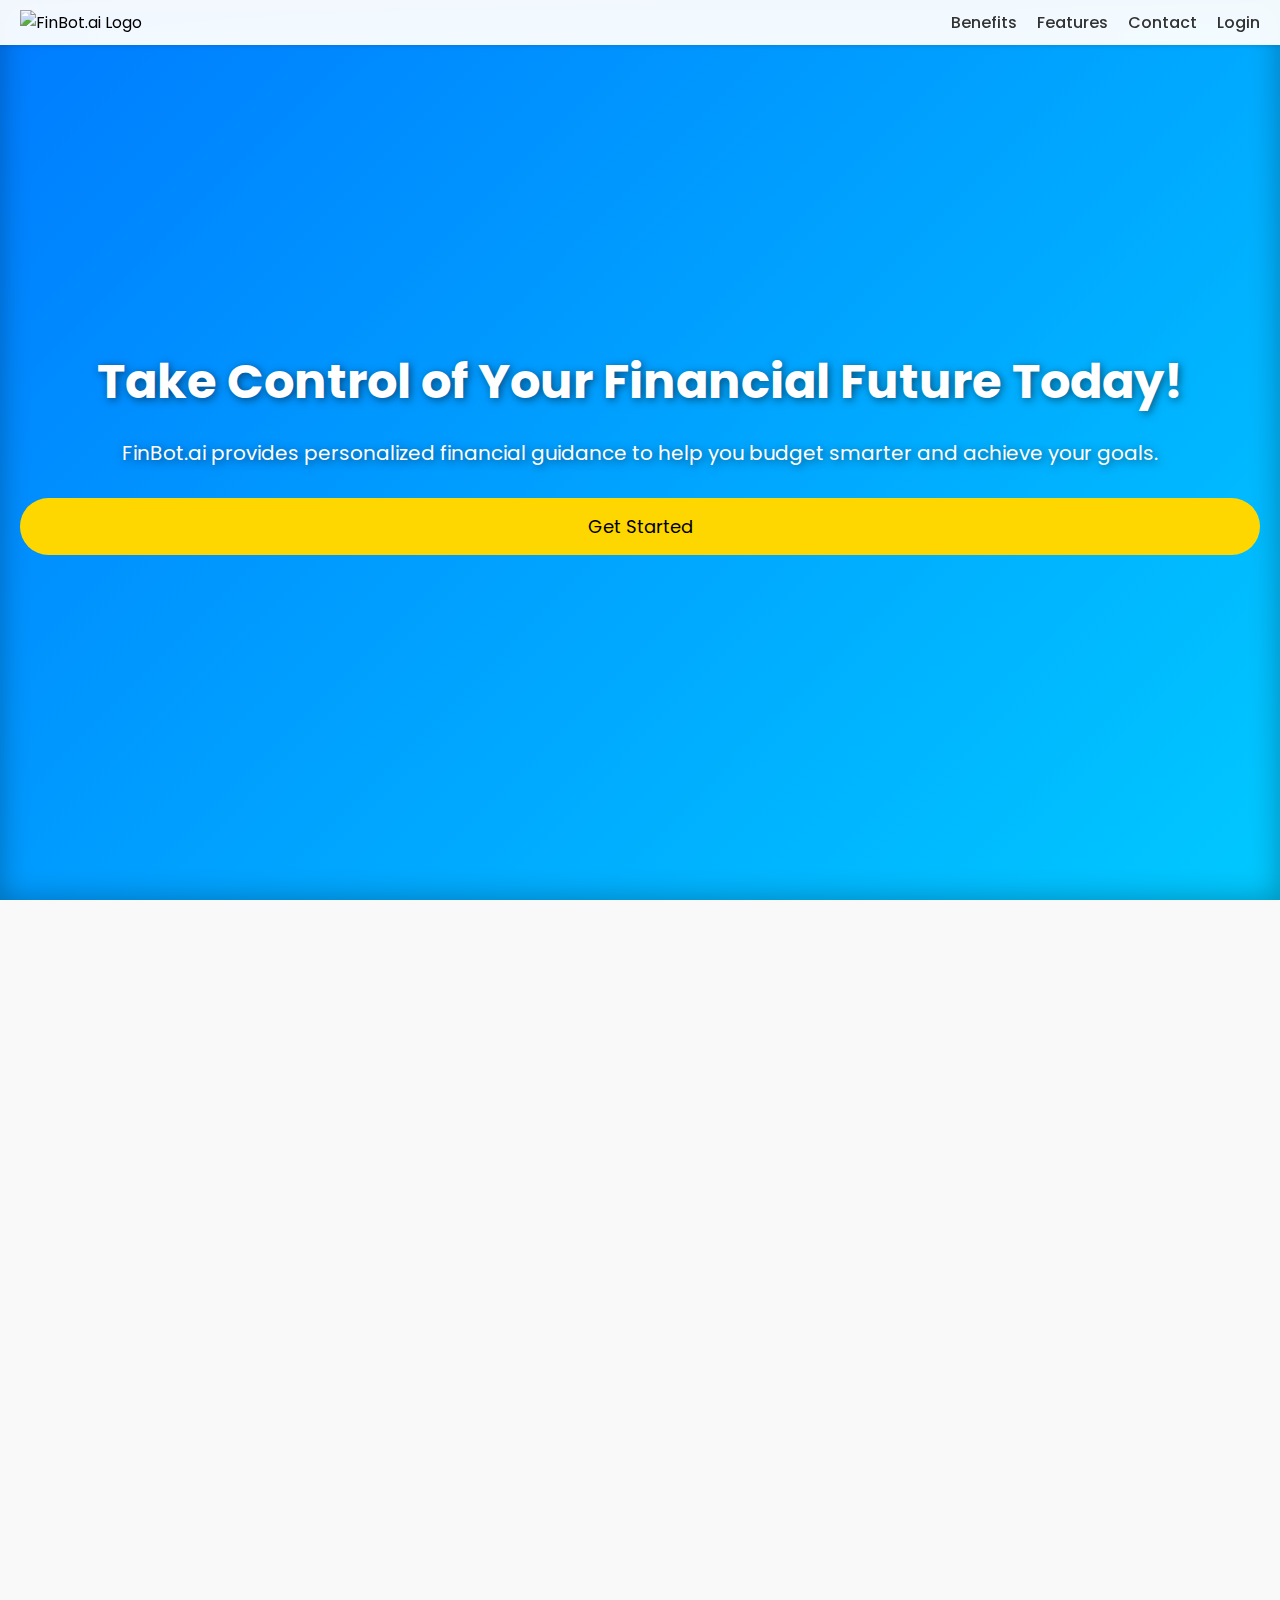
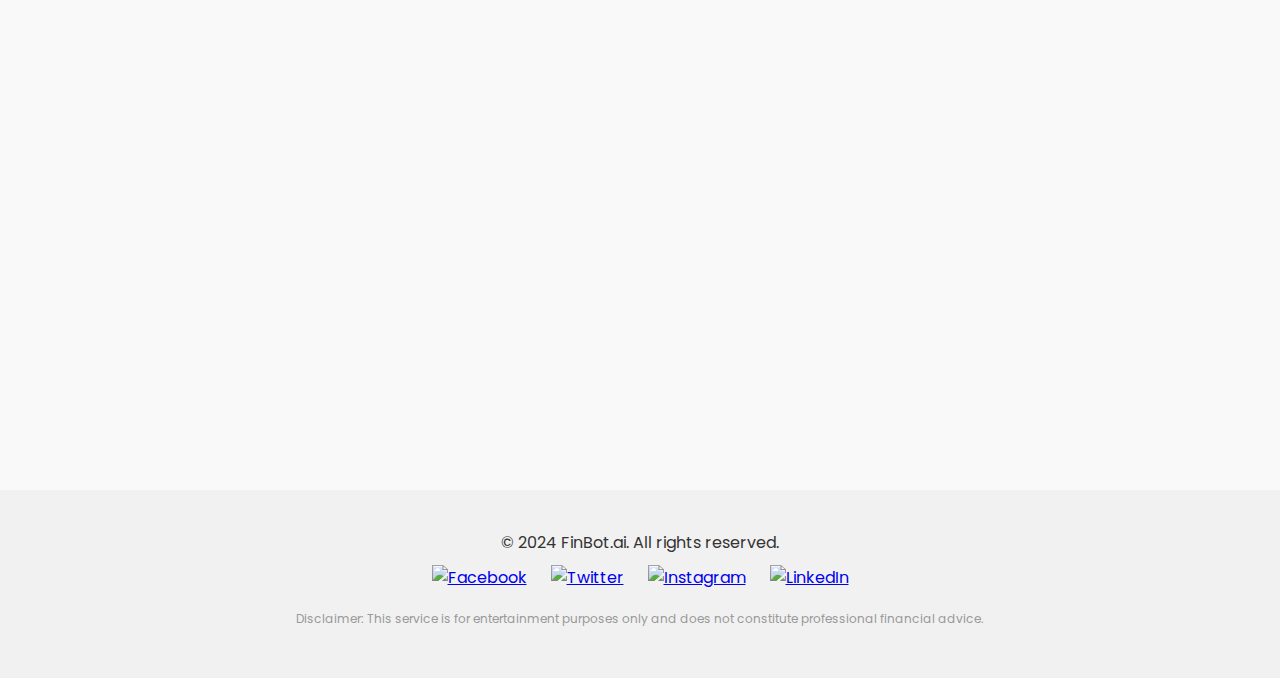
==== index.html @ be47a1e9 "Add files via upload" ====
<!DOCTYPE html>
<html lang="en">
<head>
  <meta charset="UTF-8">
  <title>FinBot.ai - Your AI Financial Advisor</title>
  <!-- Link to the CSS stylesheet -->
  <link rel="stylesheet" href="styles.css">
  <!-- Google Fonts -->
  <link href="https://fonts.googleapis.com/css?family=Poppins:400,600&display=swap" rel="stylesheet">
</head>
<body>
  <!-- Navigation Bar -->
  <nav>
    <div class="logo">
      <img src="images/finbot-logo.png" alt="FinBot.ai Logo" height="40">
    </div>
    <ul>
      <li><a href="#benefits">Benefits</a></li>
      <li><a href="#features">Features</a></li>
      <li><a href="#footer">Contact</a></li>
      <li><a href="login.html">Login</a></li>
    </ul>
  </nav>
  
  <!-- Hero Section -->
  <section class="hero">
    <h1>Take Control of Your Financial Future Today!</h1>
    <p>FinBot.ai provides personalized financial guidance to help you budget smarter and achieve your goals.</p>
    <a href="login.html" class="btn">Get Started</a>
  </section>
  
  <!-- Benefits Section -->
  <section class="benefits" id="benefits">
    <div class="benefit">
      <h2>Personalized Financial Guidance</h2>
      <p>Receive tailored advice based on your unique financial situation.</p>
    </div>
    <div class="benefit">
      <h2>Budget Smarter</h2>
      <p>Manage your expenses effectively with our smart budgeting tools.</p>
    </div>
    <div class="benefit">
      <h2>Plan Your Goals</h2>
      <p>Set and achieve your financial milestones with ease.</p>
    </div>
  </section>
  
  <!-- Features Section -->
  <section class="features" id="features">
    <div class="feature">
      <h2>Advanced Investing Advice</h2>
      <p>Get in-depth investment strategies to maximize your returns.</p>
    </div>
    <div class="feature">
      <h2>Comprehensive Financial Analysis</h2>
      <p>Understand your financial health with detailed analytics.</p>
    </div>
    <div class="feature">
      <h2>Secure and Private</h2>
      <p>Your data is safe with our top-notch security measures.</p>
    </div>
  </section>
  
  <!-- Footer -->
  <footer id="footer">
    <p>&copy; 2024 FinBot.ai. All rights reserved.</p>
    <div class="social-media">
      <!-- Social media icons (replace # with actual links) -->
      <a href="#"><img src="images/facebook.png" alt="Facebook"></a>
      <a href="#"><img src="images/twitter.png" alt="Twitter"></a>
      <a href="#"><img src="images/instagram.png" alt="Instagram"></a>
      <a href="#"><img src="images/linkedin.png" alt="LinkedIn"></a>
    </div>
    <p class="disclaimer">Disclaimer: This service is for entertainment purposes only and does not constitute professional financial advice.</p>
  </footer>
  
  <!-- Link to the JavaScript file -->
  <script src="script.js"></script>
</body>
</html>
---- styles.css ----
/* Import Google Font */
@import url('https://fonts.googleapis.com/css?family=Poppins:400,600&display=swap');

/* Reset margins and paddings */
* {
  margin: 0;
  padding: 0;
  box-sizing: border-box;
}

/* Body Styling */
body {
  font-family: 'Poppins', sans-serif;
  overflow-x: hidden;
  background-color: #f9f9f9;
}

/* Navigation Bar Styling */
nav {
  position: fixed;
  width: 100%;
  background: rgba(255, 255, 255, 0.95);
  padding: 10px 20px;
  display: flex;
  align-items: center;
  justify-content: space-between;
  box-shadow: 0 2px 4px rgba(0,0,0,0.1);
  z-index: 1000;
}

nav .logo img {
  height: 40px;
}

nav ul {
  list-style: none;
  display: flex;
}

nav ul li {
  margin-left: 20px;
}

nav ul li a {
  text-decoration: none;
  color: #333;
  font-weight: 500;
  transition: color 0.3s;
}

nav ul li a:hover {
  color: #007BFF;
}

/* Hero Section Styling */
.hero {
  background: linear-gradient(135deg, #007BFF, #00C9FF); /* Bright blue gradient */
  height: 100vh;
  color: white; /* Keep text white for contrast */
  display: flex;
  flex-direction: column;
  align-items: center;
  justify-content: center;
  text-align: center;
  padding: 0 20px;
  box-shadow: inset 0 0 30px rgba(0, 0, 0, 0.3); /* Add a subtle shadow for depth */
}

.hero h1 {
  font-size: 48px;
  margin-bottom: 20px;
  animation: fadeInDown 1s ease-out;
  text-shadow: 2px 2px 8px rgba(0, 0, 0, 0.5); /* Add text shadow for visibility */
}

.hero p {
  font-size: 20px;
  margin-bottom: 30px;
  animation: fadeInUp 1.5s ease-out;
  text-shadow: 2px 2px 8px rgba(0, 0, 0, 0.5); /* Add text shadow for visibility */
}

.hero .btn {
  text-decoration: none;
  padding: 15px 30px;
  background: #FFD700; /* Gold button for visibility */
  color: black;
  border-radius: 50px;
  font-size: 18px;
  transition: background 0.3s, transform 0.3s;
  animation: fadeInUp 2s ease-out;
}

.hero .btn:hover {
  background: #FFA500; /* Darker gold on hover */
  transform: translateY(-3px);
}

/* Benefits and Features Section Styling */
.benefits, .features {
  display: flex;
  flex-direction: column;
  align-items: center;
  padding: 80px 20px;
}

.benefit, .feature {
  max-width: 800px;
  text-align: center;
  margin-bottom: 50px;
  opacity: 0;
  transform: translateY(50px);
}

.benefit h2, .feature h2 {
  font-size: 32px;
  margin-bottom: 20px;
  color: #333;
}

.benefit p, .feature p {
  font-size: 18px;
  color: #666;
}

/* Footer Styling */
footer {
  background: #f1f1f1;
  padding: 40px 20px;
  text-align: center;
}

footer p {
  margin-bottom: 10px;
  color: #333;
}

footer .social-media a {
  margin: 0 10px;
  display: inline-block;
}

footer .social-media img {
  width: 24px;
  height: 24px;
  transition: transform 0.3s;
}

footer .social-media a:hover img {
  transform: scale(1.2);
}

footer .disclaimer {
  font-size: 12px;
  color: #999;
  margin-top: 20px;
}

/* Login Marketing Section */
.login-marketing {
  text-align: center;
  padding: 120px 20px 40px 20px;
  background: #f0f2f5;
}

.login-marketing h2 {
  font-size: 32px;
  margin-bottom: 10px;
  color: #333;
}

.login-marketing p {
  font-size: 18px;
  color: #555;
}

/* Login Form Styling */
.login-container {
  display: flex;
  align-items: center;
  justify-content: center;
  padding: 40px 20px;
}

#loginForm {
  background: white;
  padding: 40px;
  border-radius: 10px;
  box-shadow: 0 0 20px rgba(0, 0, 0, 0.1);
  width: 100%;
  max-width: 400px;
}

#loginForm h2 {
  margin-bottom: 30px;
  color: #333;
  text-align: center;
}

/* Input Fields Styling */
.input-group {
  position: relative;
  margin-bottom: 25px;
}

.input-group input {
  width: 100%;
  padding: 10px 0;
  background: none;
  border: none;
  border-bottom: 2px solid #ccc;
  font-size: 16px;
  color: #333;
  transition: border-bottom-color 0.3s;
}

.input-group input:focus {
  outline: none;
  border-bottom-color: #007BFF;
}

.input-group label {
  position: absolute;
  top: 10px;
  left: 0;
  color: #aaa;
  pointer-events: none;
  transition: 0.3s;
  font-size: 16px;
}

.input-group input:focus ~ label,
.input-group input:valid ~ label {
  top: -20px;
  font-size: 12px;
  color: #007BFF;
}

/* Password Requirements Styling */
.password-requirements {
  font-size: 12px;
  color: #888;
  margin-bottom: 20px;
}

/* Error Message Styling */
.error-message {
  color: red;
  font-size: 14px;
  text-align: center;
  margin-top: 10px;
}

/* Button Styling */
.btn {
  display: block;
  width: 100%;
  background: #007BFF;
  color: white;
  padding: 12px 0;
  border: none;
  border-radius: 50px;
  cursor: pointer;
  font-size: 16px;
  transition: background 0.3s, transform 0.3s;
}

.btn:hover {
  background: #0056b3;
  transform: translateY(-2px);
}

/* Dashboard Styling */
.dashboard-container {
  padding: 100px 20px;
  max-width: 600px;
  margin: auto;
}

#financeForm h2 {
  margin-bottom: 30px;
  color: #333;
  text-align: center;
}

.advice {
  margin-top: 30px;
  font-size: 18px;
  color: #007BFF;
  text-align: center;
  opacity: 0;
  transition: opacity 1s ease-in;
}

/* Animations */
@keyframes fadeInDown {
  from {
    opacity: 0;
    transform: translateY(-30px);
  }
  to {
    opacity: 1;
    transform: translateY(0);
  }
}

@keyframes fadeInUp {
  from {
    opacity: 0;
    transform: translateY(30px);
  }
  to {
    opacity: 1;
    transform: translateY(0);
  }
}

/* Scroll Animations */
.benefit.visible, .feature.visible {
  opacity: 1;
  transform: translateY(0);
  transition: all 0.6s ease-out;
}

/* Responsive Design */
@media (max-width: 768px) {
  .hero h1 {
    font-size: 36px;
  }
  .hero p {
    font-size: 16px;
  }
  nav ul {
    display: none;
  }
  /* Add a menu toggle for mobile if needed */
}
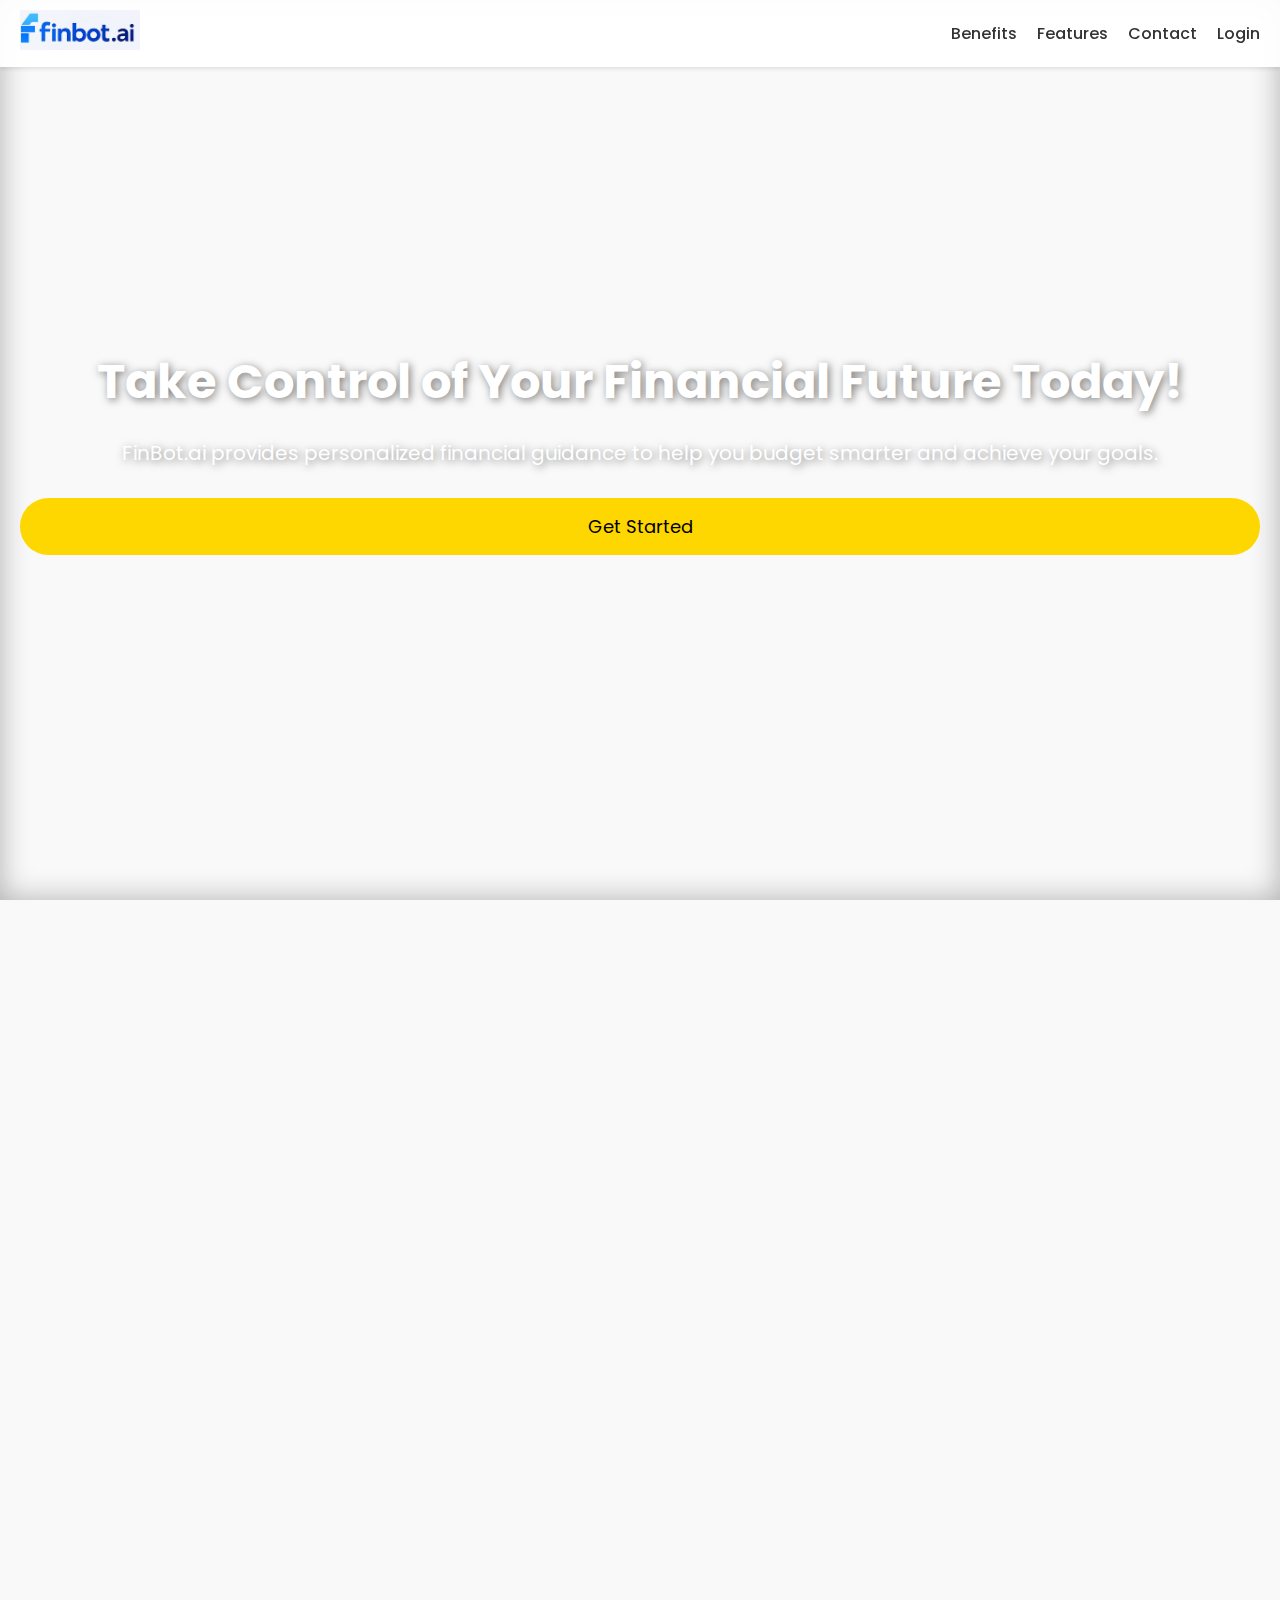
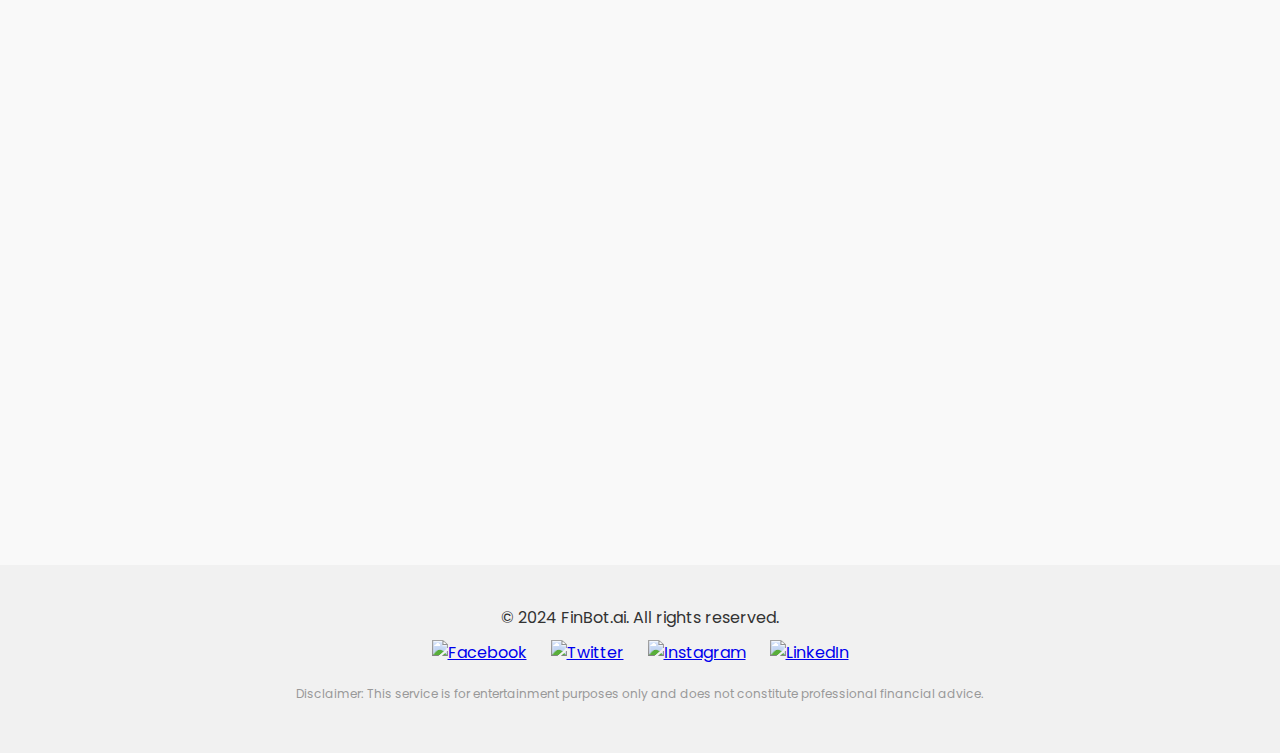
==== commit 1837efe1: "Add files via upload" ====
--- a/index.html
+++ b/index.html
@@ -6,7 +6,7 @@
   <!-- Link to the CSS stylesheet -->
   <link rel="stylesheet" href="styles.css">
   <!-- Google Fonts -->
-  <link href="https://fonts.googleapis.com/css?family=Poppins:400,600&display=swap" rel="stylesheet">
+  <link href="https://fonts.googleapis.com/css2?family=Poppins:wght@400;700&family=Open+Sans:wght@300;400&display=swap" rel="stylesheet">
 </head>
 <body>
   <!-- Navigation Bar -->
@@ -23,7 +23,7 @@
   </nav>
   
   <!-- Hero Section -->
-  <section class="hero">
+  <section class="hero" style="background-image: url('images/hero.png');">
     <h1>Take Control of Your Financial Future Today!</h1>
     <p>FinBot.ai provides personalized financial guidance to help you budget smarter and achieve your goals.</p>
     <a href="login.html" class="btn">Get Started</a>
@@ -48,14 +48,17 @@
   <!-- Features Section -->
   <section class="features" id="features">
     <div class="feature">
+      <img src="images/feature1.png" alt="Investment Advice">
       <h2>Advanced Investing Advice</h2>
       <p>Get in-depth investment strategies to maximize your returns.</p>
     </div>
     <div class="feature">
+      <img src="images/feature2.png" alt="Financial Analytics">
       <h2>Comprehensive Financial Analysis</h2>
       <p>Understand your financial health with detailed analytics.</p>
     </div>
     <div class="feature">
+      <img src="images/feature3.png" alt="Security">
       <h2>Secure and Private</h2>
       <p>Your data is safe with our top-notch security measures.</p>
     </div>
@@ -65,7 +68,6 @@
   <footer id="footer">
     <p>&copy; 2024 FinBot.ai. All rights reserved.</p>
     <div class="social-media">
-      <!-- Social media icons (replace # with actual links) -->
       <a href="#"><img src="images/facebook.png" alt="Facebook"></a>
       <a href="#"><img src="images/twitter.png" alt="Twitter"></a>
       <a href="#"><img src="images/instagram.png" alt="Instagram"></a>
--- a/styles.css
+++ b/styles.css
@@ -1,3 +1,4 @@
+
 /* Import Google Font */
 @import url('https://fonts.googleapis.com/css?family=Poppins:400,600&display=swap');
 
@@ -110,6 +111,17 @@
   margin-bottom: 50px;
   opacity: 0;
   transform: translateY(50px);
+}
+
+.feature img {
+  width: 100%; /* Make the image responsive */
+  height: auto; /* Maintain aspect ratio */
+  border-radius: 5px;
+  transition: transform 0.3s ease; /* Add smooth transition */
+}
+
+.feature img:hover {
+  transform: scale(1.05); /* Zoom-in effect on hover */
 }
 
 .benefit h2, .feature h2 {
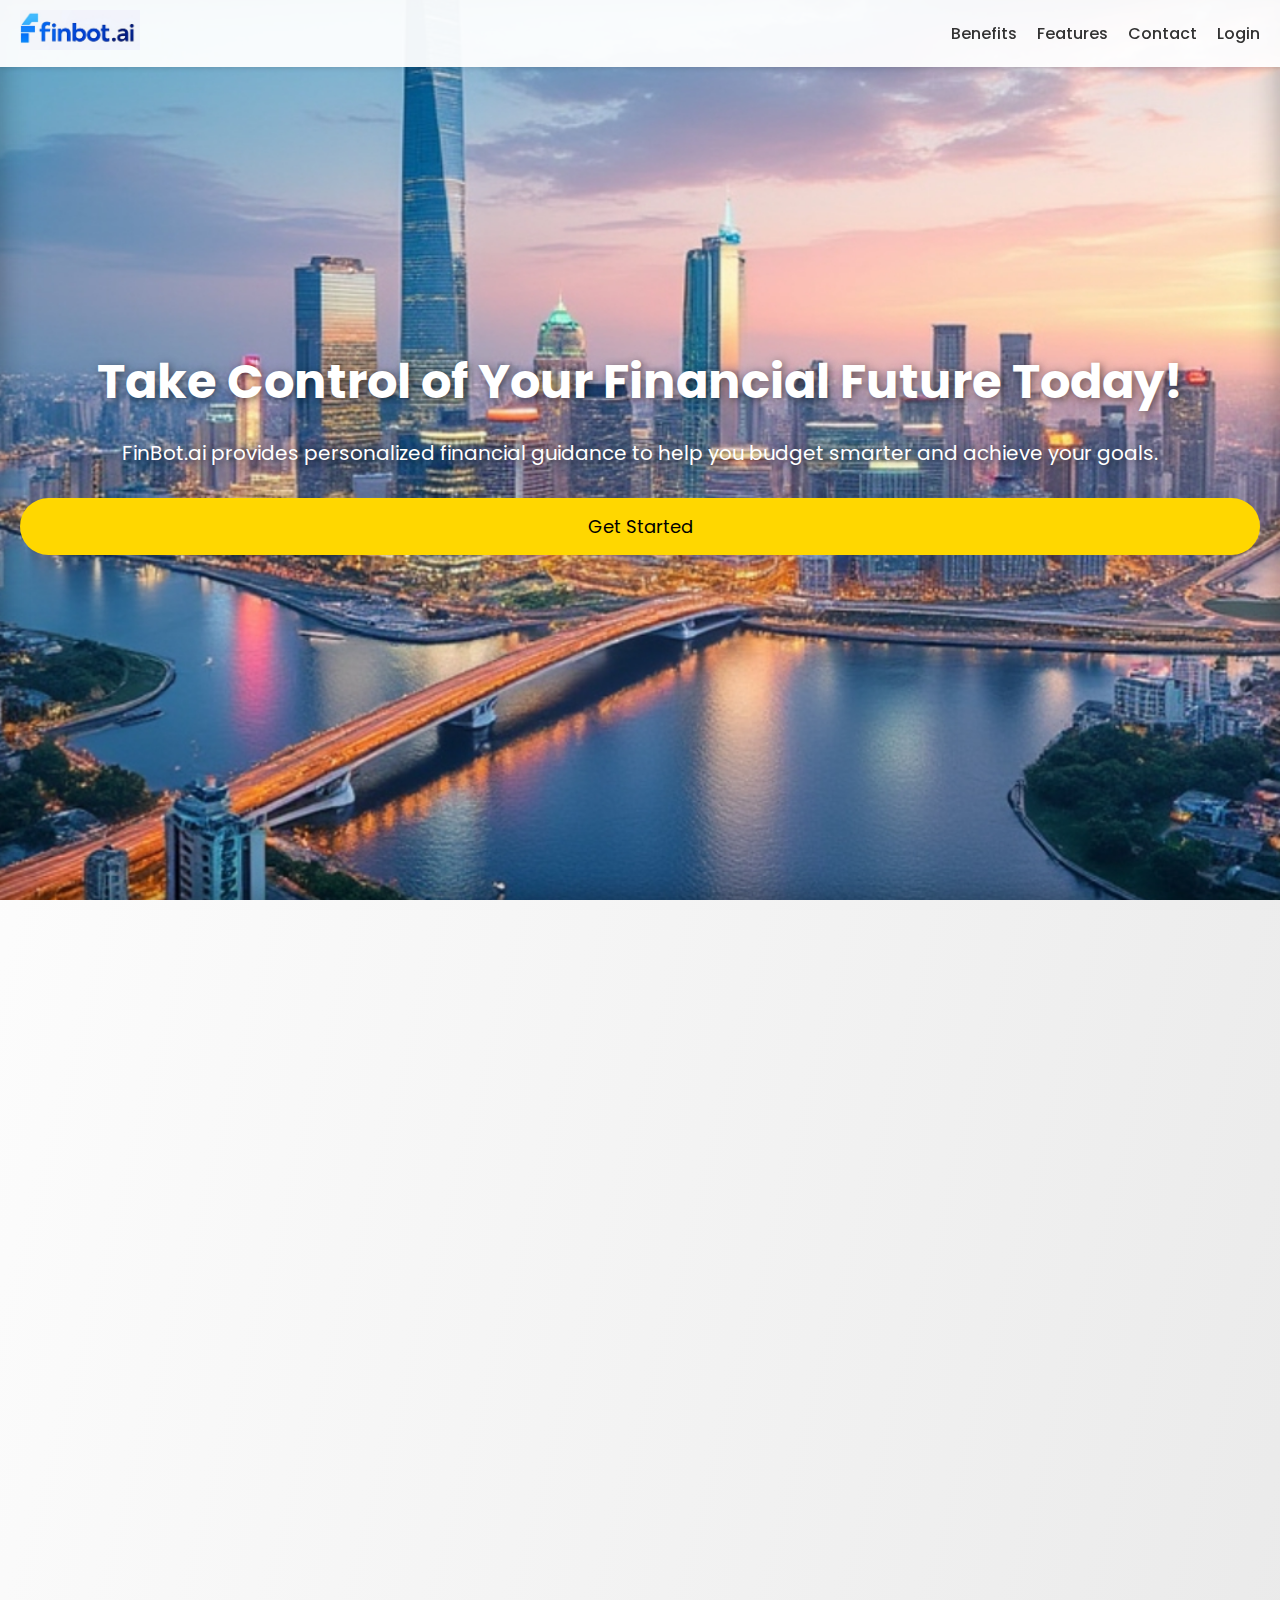
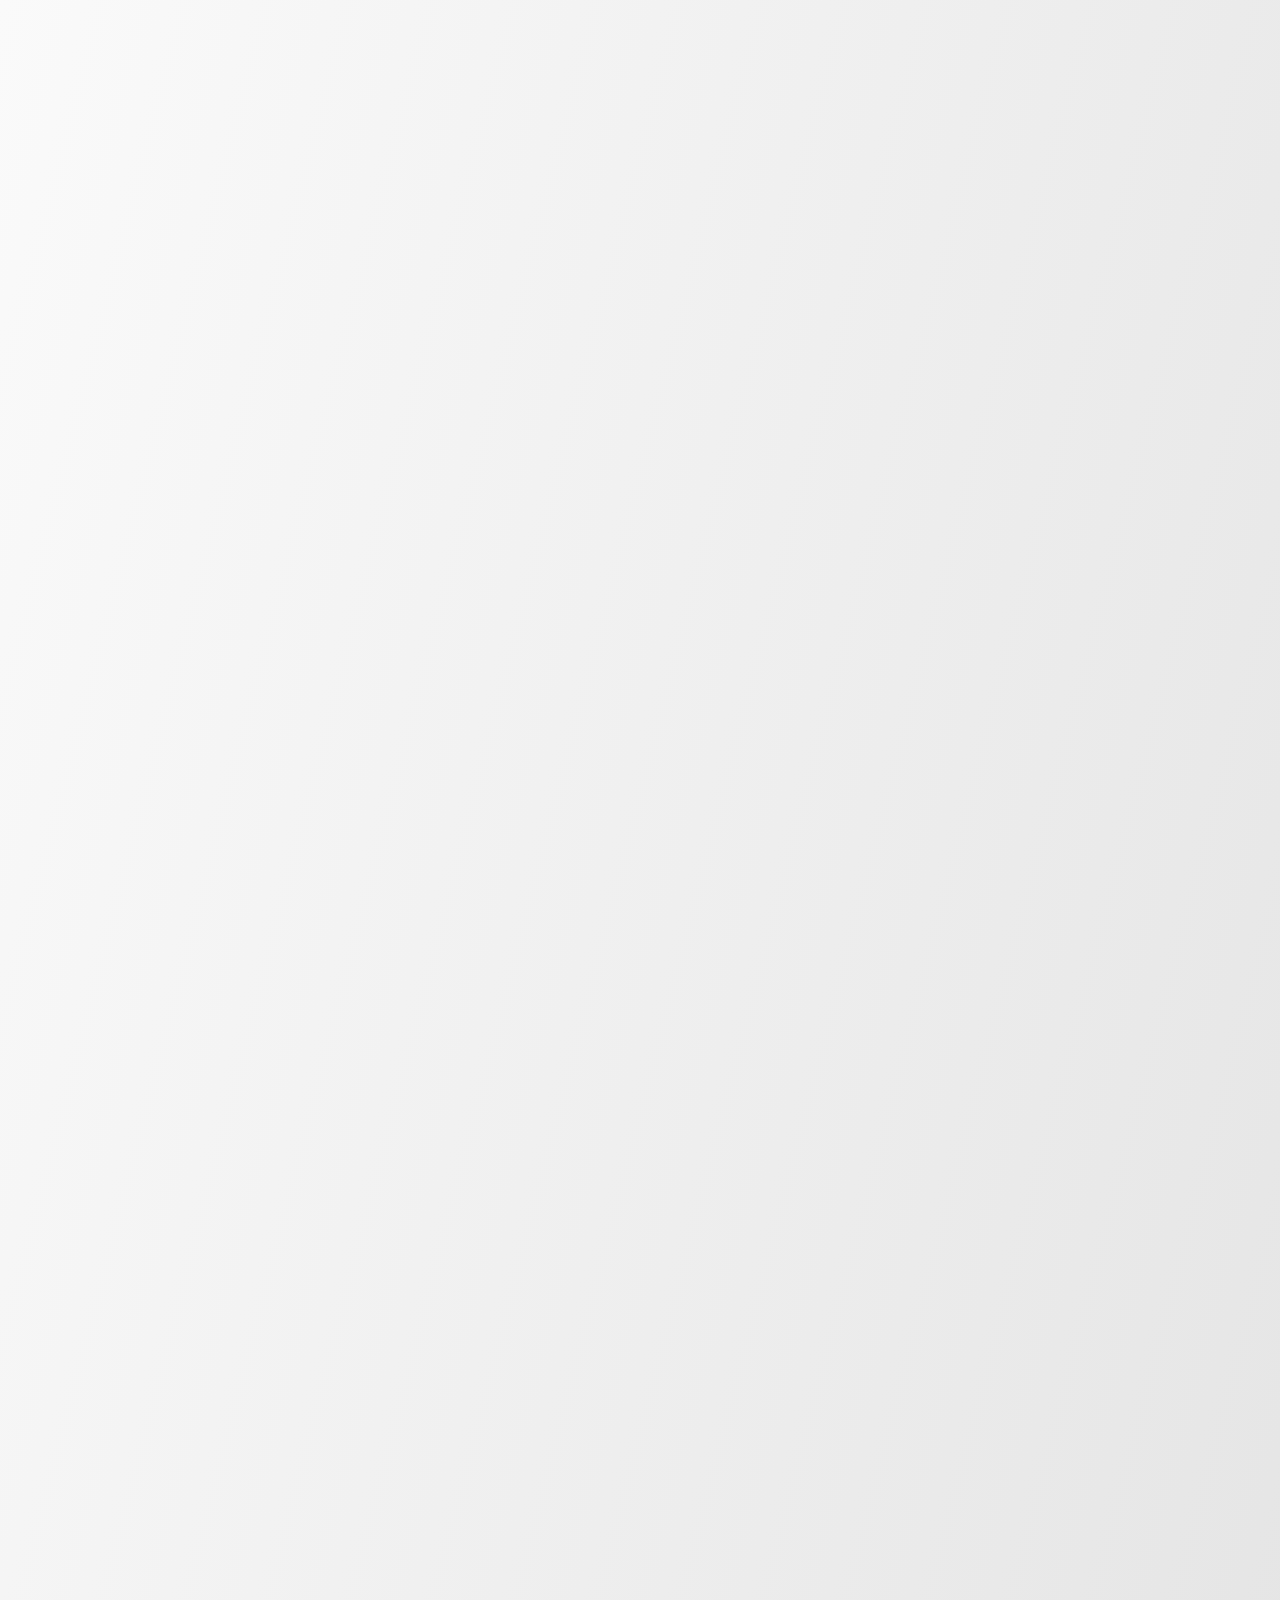
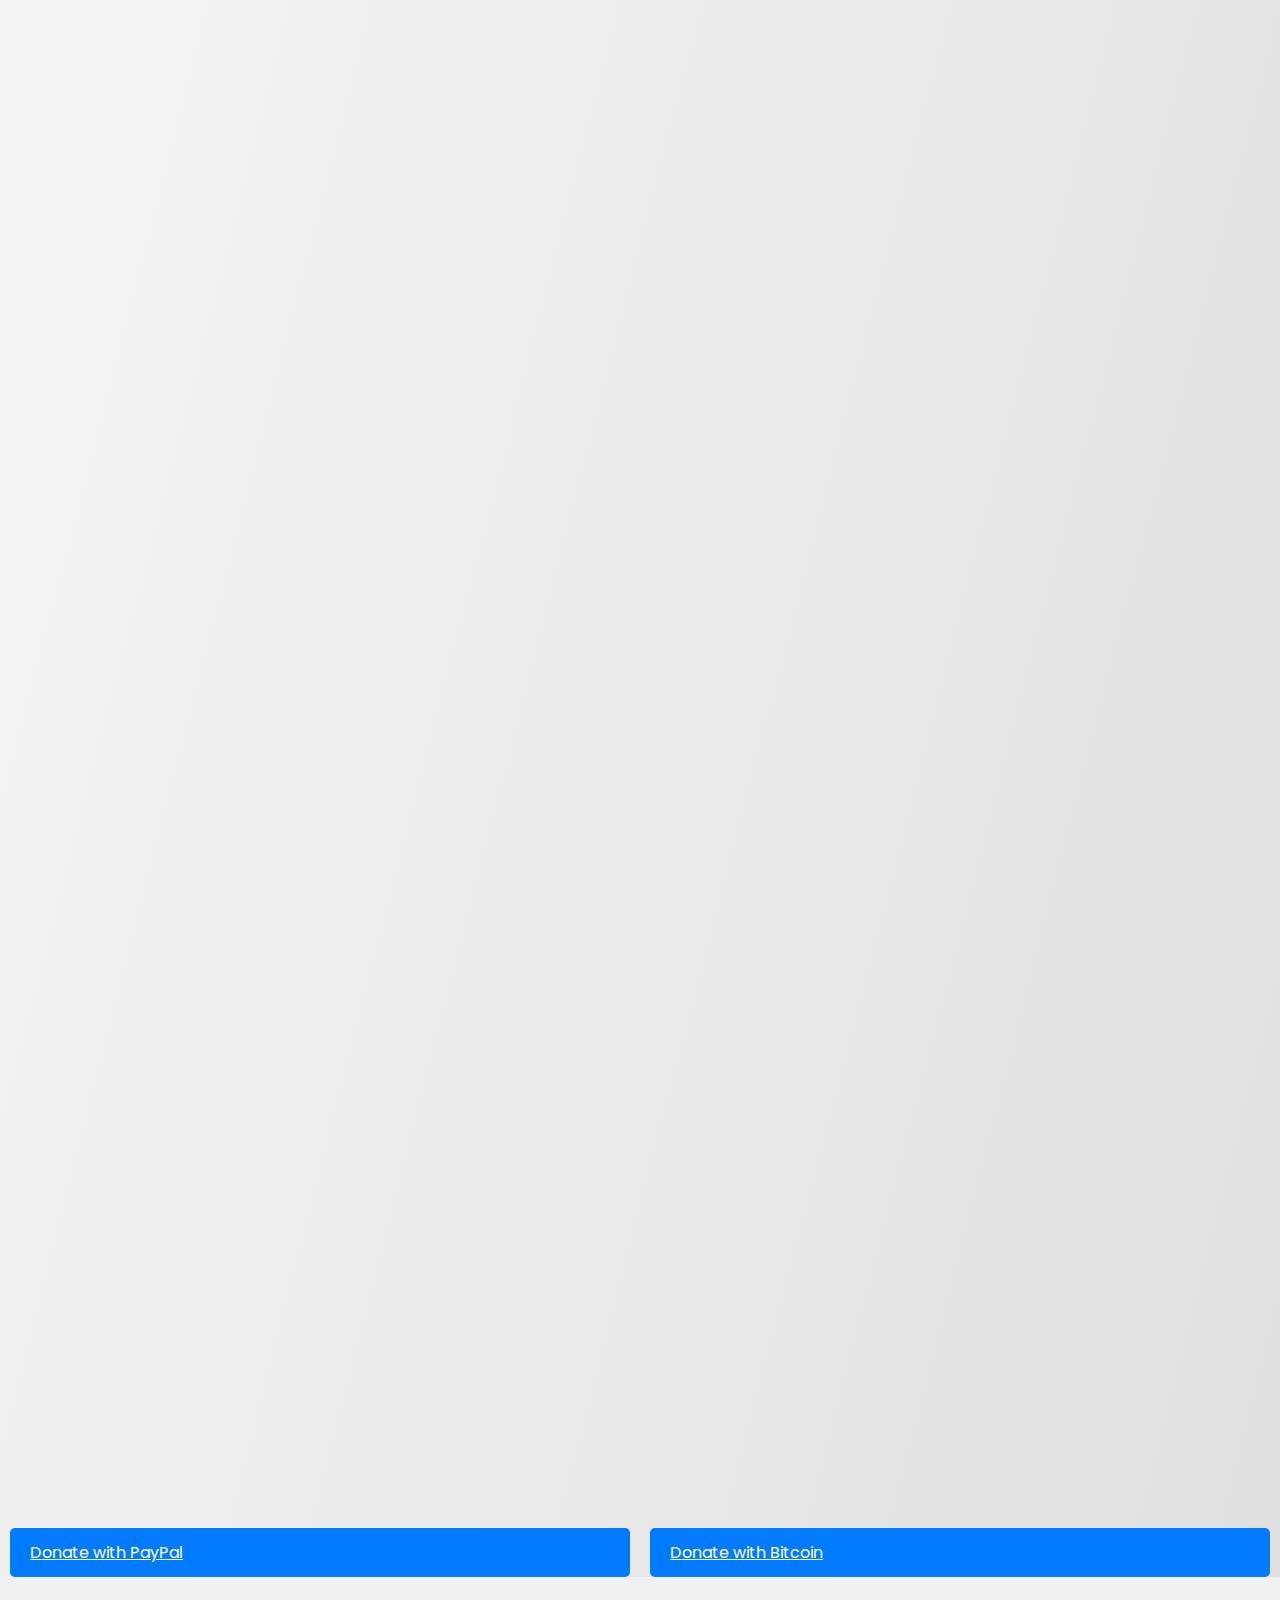
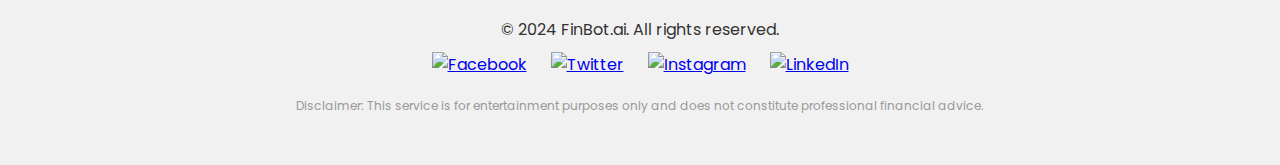
==== commit 21e1e076: "Add files via upload" ====
--- a/index.html
+++ b/index.html
@@ -7,6 +7,7 @@
   <link rel="stylesheet" href="styles.css">
   <!-- Google Fonts -->
   <link href="https://fonts.googleapis.com/css2?family=Poppins:wght@400;700&family=Open+Sans:wght@300;400&display=swap" rel="stylesheet">
+  
 </head>
 <body>
   <!-- Navigation Bar -->
@@ -22,8 +23,8 @@
     </ul>
   </nav>
   
-  <!-- Hero Section -->
-  <section class="hero" style="background-image: url('images/hero.png');">
+   <!-- Hero Section -->
+   <section class="hero">
     <h1>Take Control of Your Financial Future Today!</h1>
     <p>FinBot.ai provides personalized financial guidance to help you budget smarter and achieve your goals.</p>
     <a href="login.html" class="btn">Get Started</a>
@@ -63,7 +64,11 @@
       <p>Your data is safe with our top-notch security measures.</p>
     </div>
   </section>
-  
+  <!-- Donation Buttons Section -->
+<div class="donation-buttons">
+    <a href="https://www.paypal.com/donate?hosted_button_id=YOUR_PAYPAL_ID" class="btn">Donate with PayPal</a>
+    <a href="bitcoin:YOUR_BITCOIN_ADDRESS" class="btn">Donate with Bitcoin</a>
+</div>
   <!-- Footer -->
   <footer id="footer">
     <p>&copy; 2024 FinBot.ai. All rights reserved.</p>
--- a/styles.css
+++ b/styles.css
@@ -1,4 +1,3 @@
-
 /* Import Google Font */
 @import url('https://fonts.googleapis.com/css?family=Poppins:400,600&display=swap');
 
@@ -13,7 +12,7 @@
 body {
   font-family: 'Poppins', sans-serif;
   overflow-x: hidden;
-  background-color: #f9f9f9;
+  background: linear-gradient(to bottom right, #ffffff, #e0e0e0); /* Soft white to light gray gradient */
 }
 
 /* Navigation Bar Styling */
@@ -56,6 +55,10 @@
 /* Hero Section Styling */
 .hero {
   background: linear-gradient(135deg, #007BFF, #00C9FF); /* Bright blue gradient */
+  background-image: url('images/hero.png');
+  background-size: cover;
+  background-repeat: no-repeat;
+  background-position: center;
   height: 100vh;
   color: white; /* Keep text white for contrast */
   display: flex;
@@ -135,6 +138,34 @@
   color: #666;
 }
 
+/* FAQ Section Styling */
+.faq-section {
+  margin: 50px auto;
+  max-width: 800px;
+  text-align: left;
+}
+
+.faq-section h2 {
+  color: #333;
+  margin-bottom: 20px;
+}
+
+.faq {
+  margin-bottom: 30px;
+}
+
+.faq h3 {
+  color: #007BFF;
+  font-weight: 600;
+}
+
+.faq p {
+  color: #666;
+  font-size: 16px;
+  margin-top: 10px;
+}
+
+
 /* Footer Styling */
 footer {
   background: #f1f1f1;
@@ -209,6 +240,35 @@
   text-align: center;
 }
 
+.skip-login {
+  text-align: center;
+  max-width: 600px;
+  margin: 2rem auto;
+  padding: 1.5rem;
+  border-top: 1px solid #eee;
+}
+
+.skip-login .skip-prompt {
+  font-size: 1.1rem;
+  margin-bottom: 0.5rem;
+}
+
+.skip-login #skip-login {
+  color: #007bff;
+  text-decoration: none;
+  font-weight: 500;
+}
+
+.skip-login #skip-login:hover {
+  text-decoration: underline;
+}
+
+.skip-login .info-message {
+  color: #666;
+  font-size: 0.9rem;
+  margin: 0;
+}
+
 /* Input Fields Styling */
 .input-group {
   position: relative;
@@ -231,22 +291,86 @@
   border-bottom-color: #007BFF;
 }
 
+/* Properly position the label above when focused or filled */
 .input-group label {
   position: absolute;
   top: 10px;
   left: 0;
   color: #aaa;
   pointer-events: none;
-  transition: 0.3s;
+  transition: 0.3s ease all;
   font-size: 16px;
 }
 
 .input-group input:focus ~ label,
+.input-group input:not(:placeholder-shown) ~ label,
 .input-group input:valid ~ label {
   top: -20px;
   font-size: 12px;
   color: #007BFF;
 }
+
+/* Modal Styling */
+#calculatorModal .input-group {
+  position: relative;
+  margin-bottom: 25px;
+}
+
+#calculatorModal .input-group input {
+  width: 100%;
+  padding: 10px 5px;
+  border: none;
+  border-bottom: 2px solid #ccc;
+  font-size: 16px;
+  color: #333;
+  background: none;
+  transition: border-bottom-color 0.3s ease-in-out;
+}
+
+#calculatorModal .input-group input:focus {
+  outline: none;
+  border-bottom-color: #007BFF;
+}
+
+#calculatorModal .input-group input::placeholder {
+  color: #aaa; /* Lighter placeholder color */
+  font-size: 16px;
+}
+.modal {
+  display: none;
+  position: fixed;
+  z-index: 1000;
+  left: 0;
+  top: 0;
+  width: 100%;
+  height: 100%;
+  background-color: rgba(0, 0, 0, 0.5);
+}
+
+.modal-content {
+  background-color: #fff;
+  margin: 10% auto;
+  padding: 20px;
+  border: 1px solid #888;
+  width: 80%;
+  max-width: 500px;
+  border-radius: 10px;
+}
+
+.close {
+  color: #aaa;
+  float: right;
+  font-size: 28px;
+  font-weight: bold;
+}
+
+.close:hover,
+.close:focus {
+  color: #000;
+  text-decoration: none;
+  cursor: pointer;
+}
+
 
 /* Password Requirements Styling */
 .password-requirements {
@@ -334,16 +458,25 @@
   transition: all 0.6s ease-out;
 }
 
+/* Donation Buttons */
+.donation-buttons {
+  display: flex;
+  justify-content: center;
+  margin-top: 20px;
+}
+
+.donation-buttons .btn {
+  background: #007BFF; /* Blue background for buttons */
+  color: white;
+  margin: 0 10px;
+  padding: 12px 20px;
+  border-radius: 5px;
+}
+
 /* Responsive Design */
 @media (max-width: 768px) {
   .hero h1 {
     font-size: 36px;
   }
   .hero p {
-    font-size: 16px;
-  }
-  nav ul {
-    display: none;
-  }
-  /* Add a menu toggle for mobile if needed */
-}+    font-size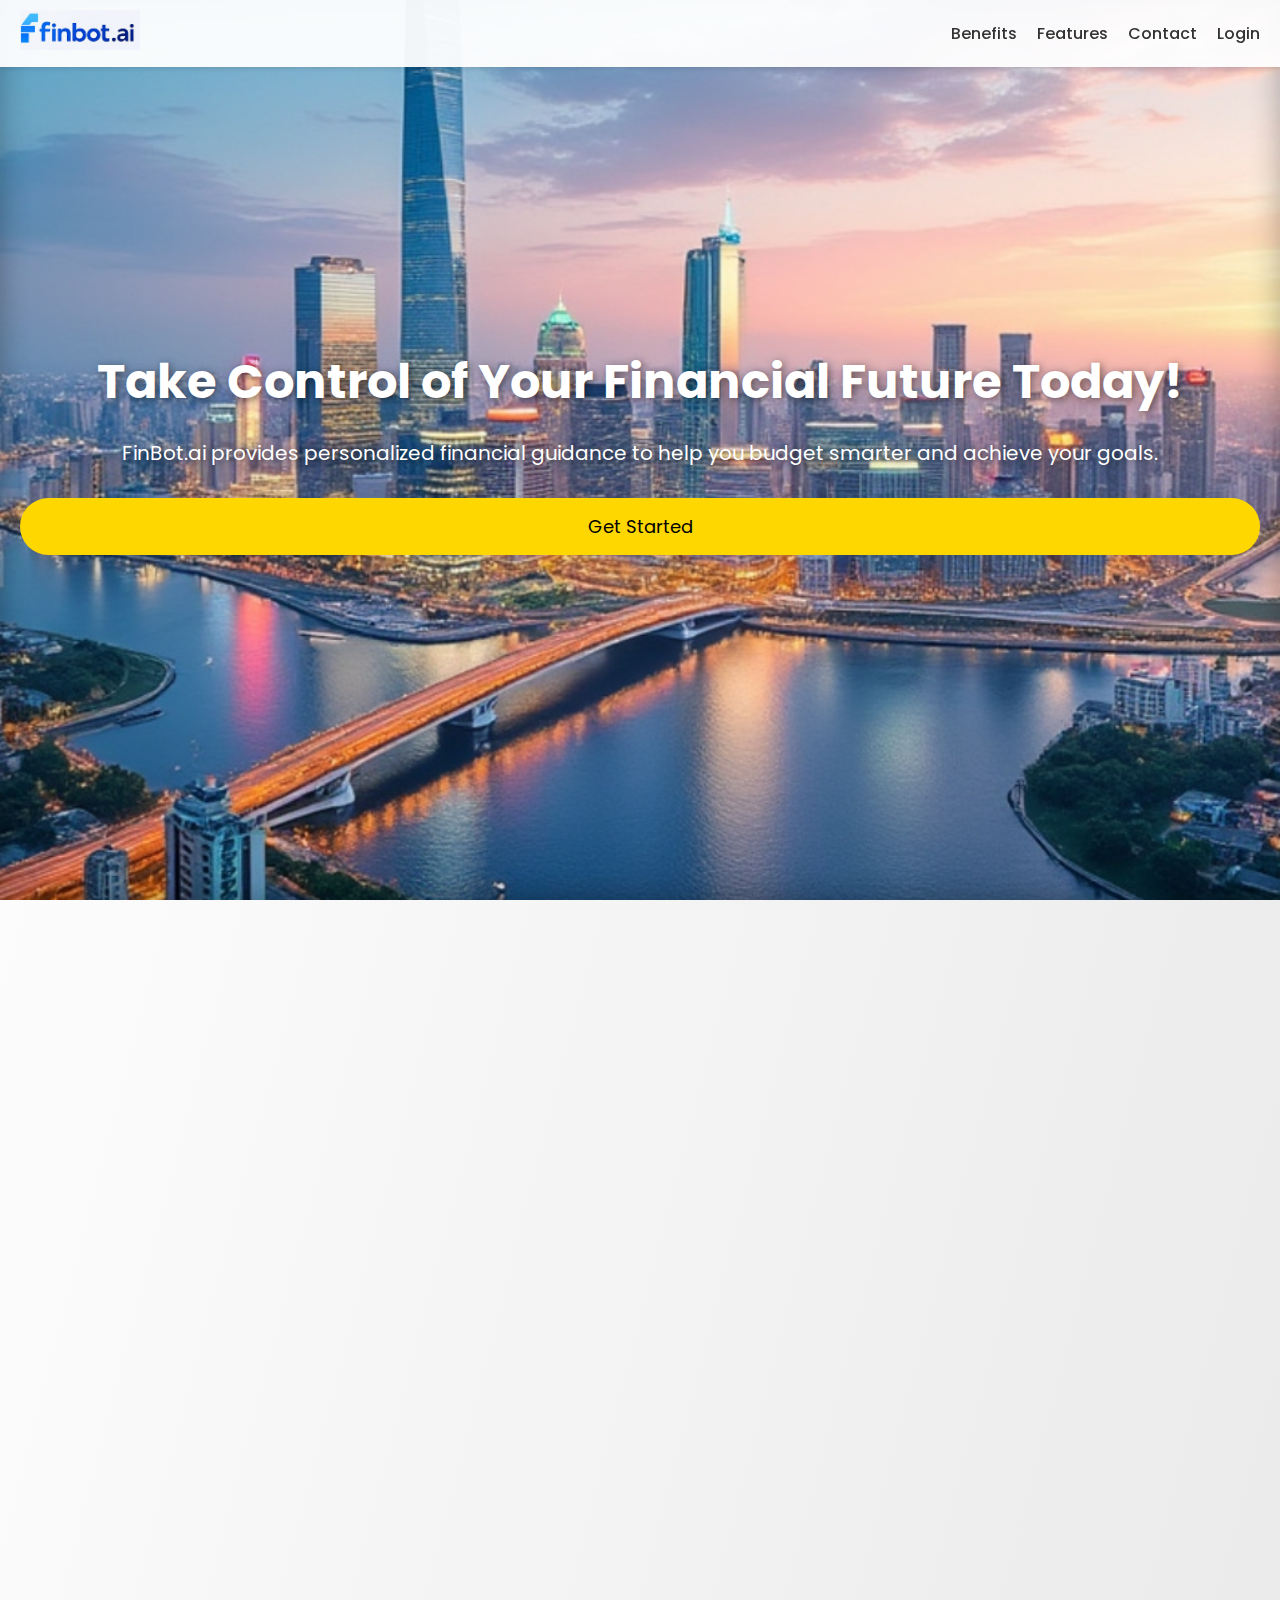
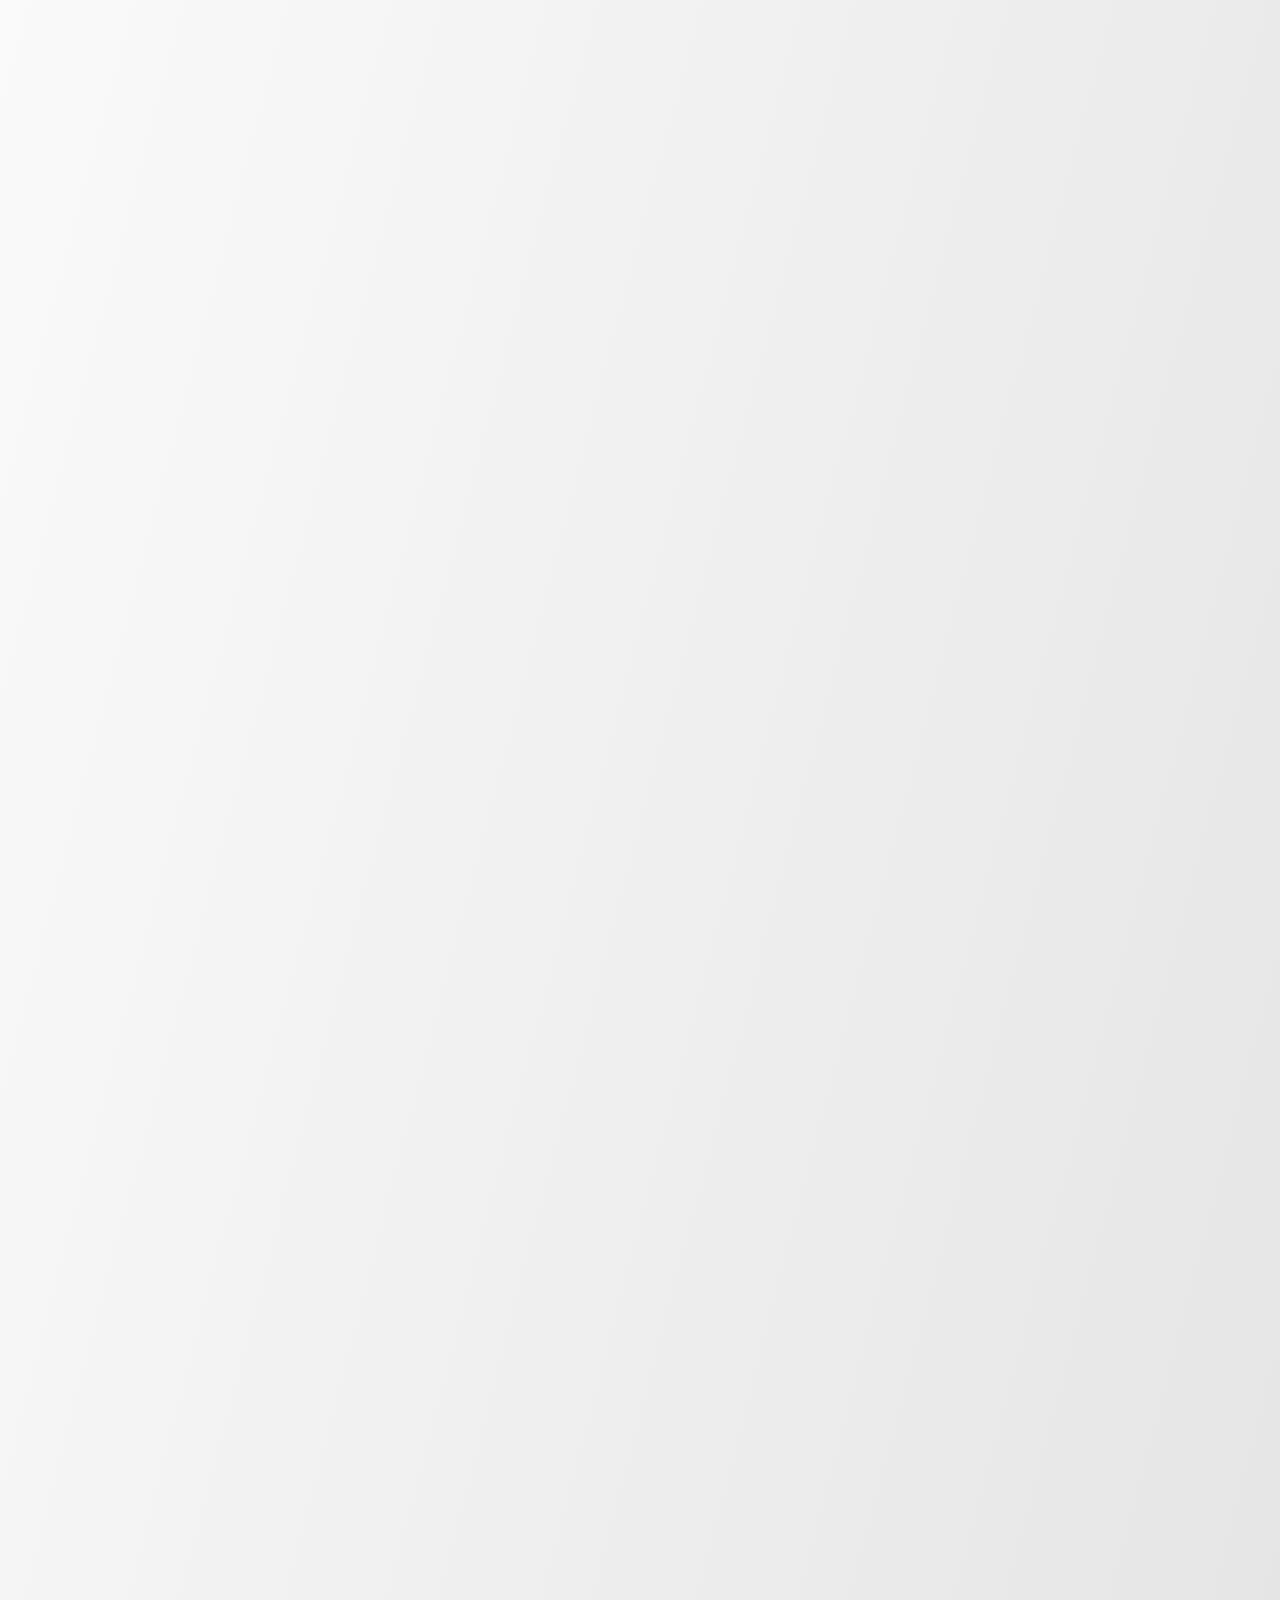
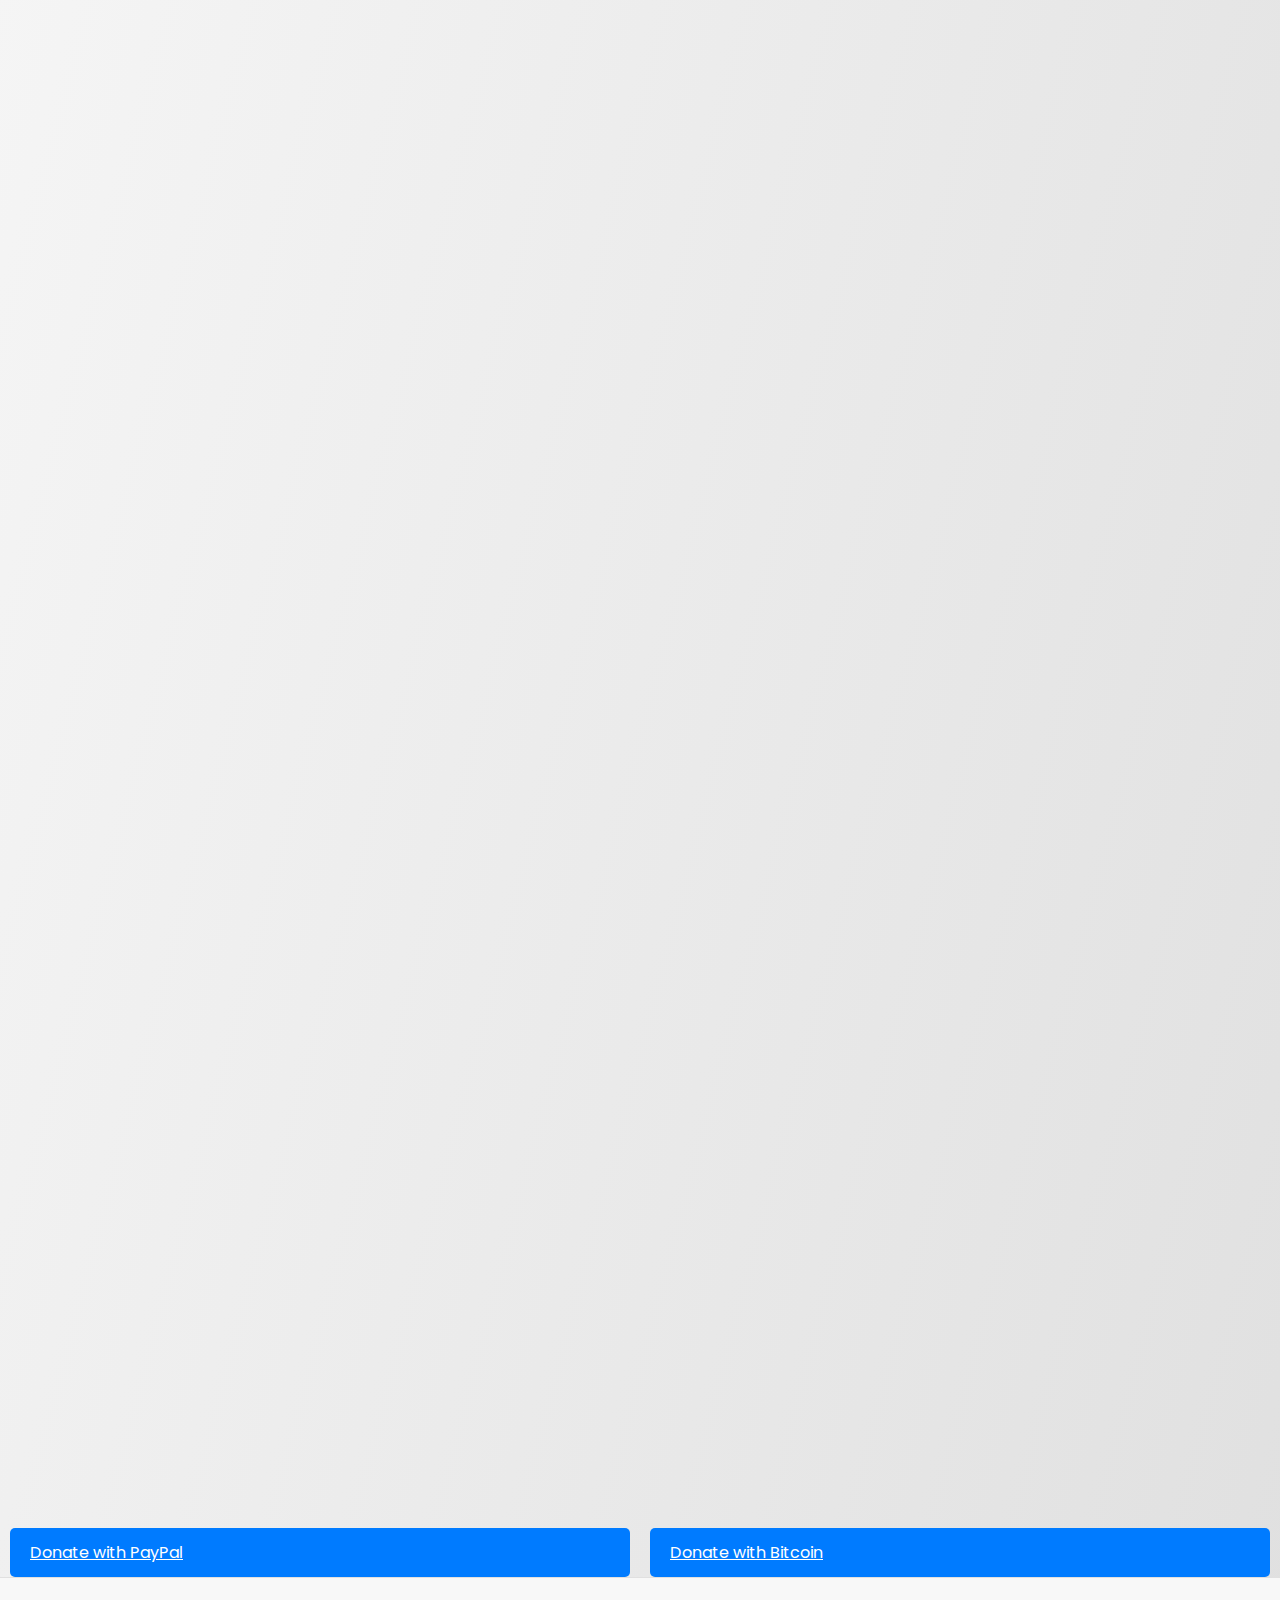
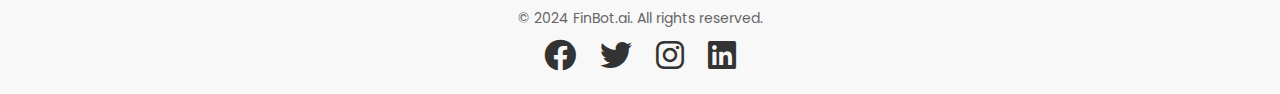
==== commit 23b73a69: "Add files via upload" ====
--- a/index.html
+++ b/index.html
@@ -7,7 +7,8 @@
   <link rel="stylesheet" href="styles.css">
   <!-- Google Fonts -->
   <link href="https://fonts.googleapis.com/css2?family=Poppins:wght@400;700&family=Open+Sans:wght@300;400&display=swap" rel="stylesheet">
-  
+  <link rel="stylesheet" href="https://cdnjs.cloudflare.com/ajax/libs/font-awesome/6.0.0-beta3/css/all.min.css">
+
 </head>
 <body>
   <!-- Navigation Bar -->
@@ -69,17 +70,25 @@
     <a href="https://www.paypal.com/donate?hosted_button_id=YOUR_PAYPAL_ID" class="btn">Donate with PayPal</a>
     <a href="bitcoin:YOUR_BITCOIN_ADDRESS" class="btn">Donate with Bitcoin</a>
 </div>
-  <!-- Footer -->
-  <footer id="footer">
-    <p>&copy; 2024 FinBot.ai. All rights reserved.</p>
-    <div class="social-media">
-      <a href="#"><img src="images/facebook.png" alt="Facebook"></a>
-      <a href="#"><img src="images/twitter.png" alt="Twitter"></a>
-      <a href="#"><img src="images/instagram.png" alt="Instagram"></a>
-      <a href="#"><img src="images/linkedin.png" alt="LinkedIn"></a>
-    </div>
-    <p class="disclaimer">Disclaimer: This service is for entertainment purposes only and does not constitute professional financial advice.</p>
-  </footer>
+<!-- Footer -->
+<footer id="footer">
+  <p>&copy; 2024 FinBot.ai. All rights reserved.</p>
+  <div class="social-media">
+    <a href="https://www.facebook.com" target="_blank">
+      <i class="fab fa-facebook fa-2x"></i>
+    </a>
+    <a href="https://x.com" target="_blank">
+      <i class="fab fa-twitter fa-2x"></i>
+    </a>
+    <a href="https://www.instagram.com" target="_blank">
+      <i class="fab fa-instagram fa-2x"></i>
+    </a>
+    <a href="https://www.linkedin.com" target="_blank">
+      <i class="fab fa-linkedin fa-2x"></i>
+    </a>
+  </div>
+</footer>
+
   
   <!-- Link to the JavaScript file -->
   <script src="script.js"></script>
--- a/styles.css
+++ b/styles.css
@@ -167,37 +167,53 @@
 
 
 /* Footer Styling */
-footer {
-  background: #f1f1f1;
-  padding: 40px 20px;
-  text-align: center;
-}
-
-footer p {
-  margin-bottom: 10px;
-  color: #333;
-}
-
-footer .social-media a {
+#footer {
+  background-color: #f8f8f8;
+  padding: 20px;
+  text-align: center;
+  border-top: 1px solid #e0e0e0;
+}
+
+#footer p {
+  margin: 10px 0;
+  font-size: 14px;
+  color: #666;
+}
+
+.social-media {
+  margin-top: 10px;
+}
+
+.social-media a {
   margin: 0 10px;
-  display: inline-block;
-}
-
-footer .social-media img {
-  width: 24px;
-  height: 24px;
-  transition: transform 0.3s;
-}
-
-footer .social-media a:hover img {
+  color: #333;
+  text-decoration: none;
+  transition: color 0.3s;
+}
+
+.social-media a:hover {
+  color: #007BFF; /* Change color on hover */
+}
+
+.social-media img {
+  height: 30px;
+  transition: transform 0.3s ease;
+}
+
+.social-media img:hover {
   transform: scale(1.2);
 }
 
-footer .disclaimer {
-  font-size: 12px;
-  color: #999;
-  margin-top: 20px;
-}
+.social-media i {
+  color: #333;
+  transition: color 0.3s, transform 0.3s;
+}
+
+.social-media i:hover {
+  color: #007BFF; /* Hover color for icons */
+  transform: scale(1.2); /* Enlarge icon slightly on hover */
+}
+
 
 /* Login Marketing Section */
 .login-marketing {
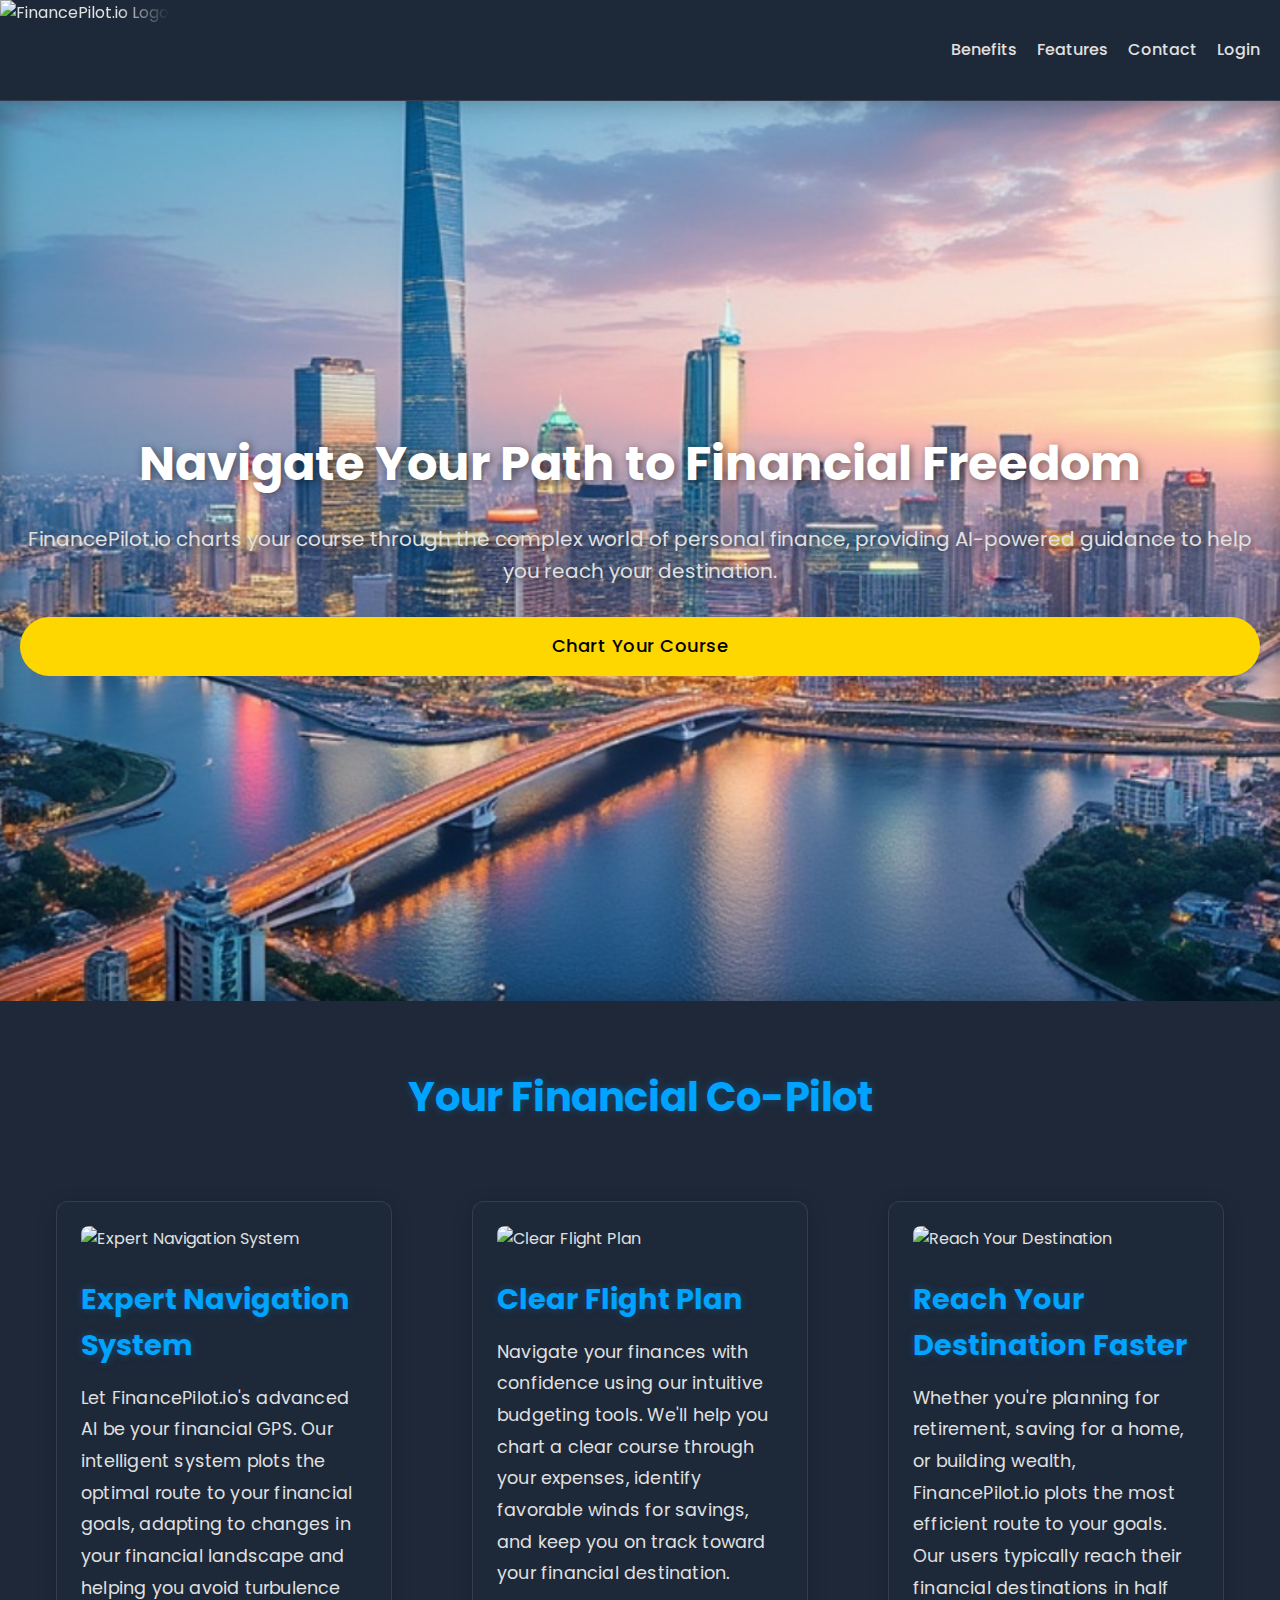
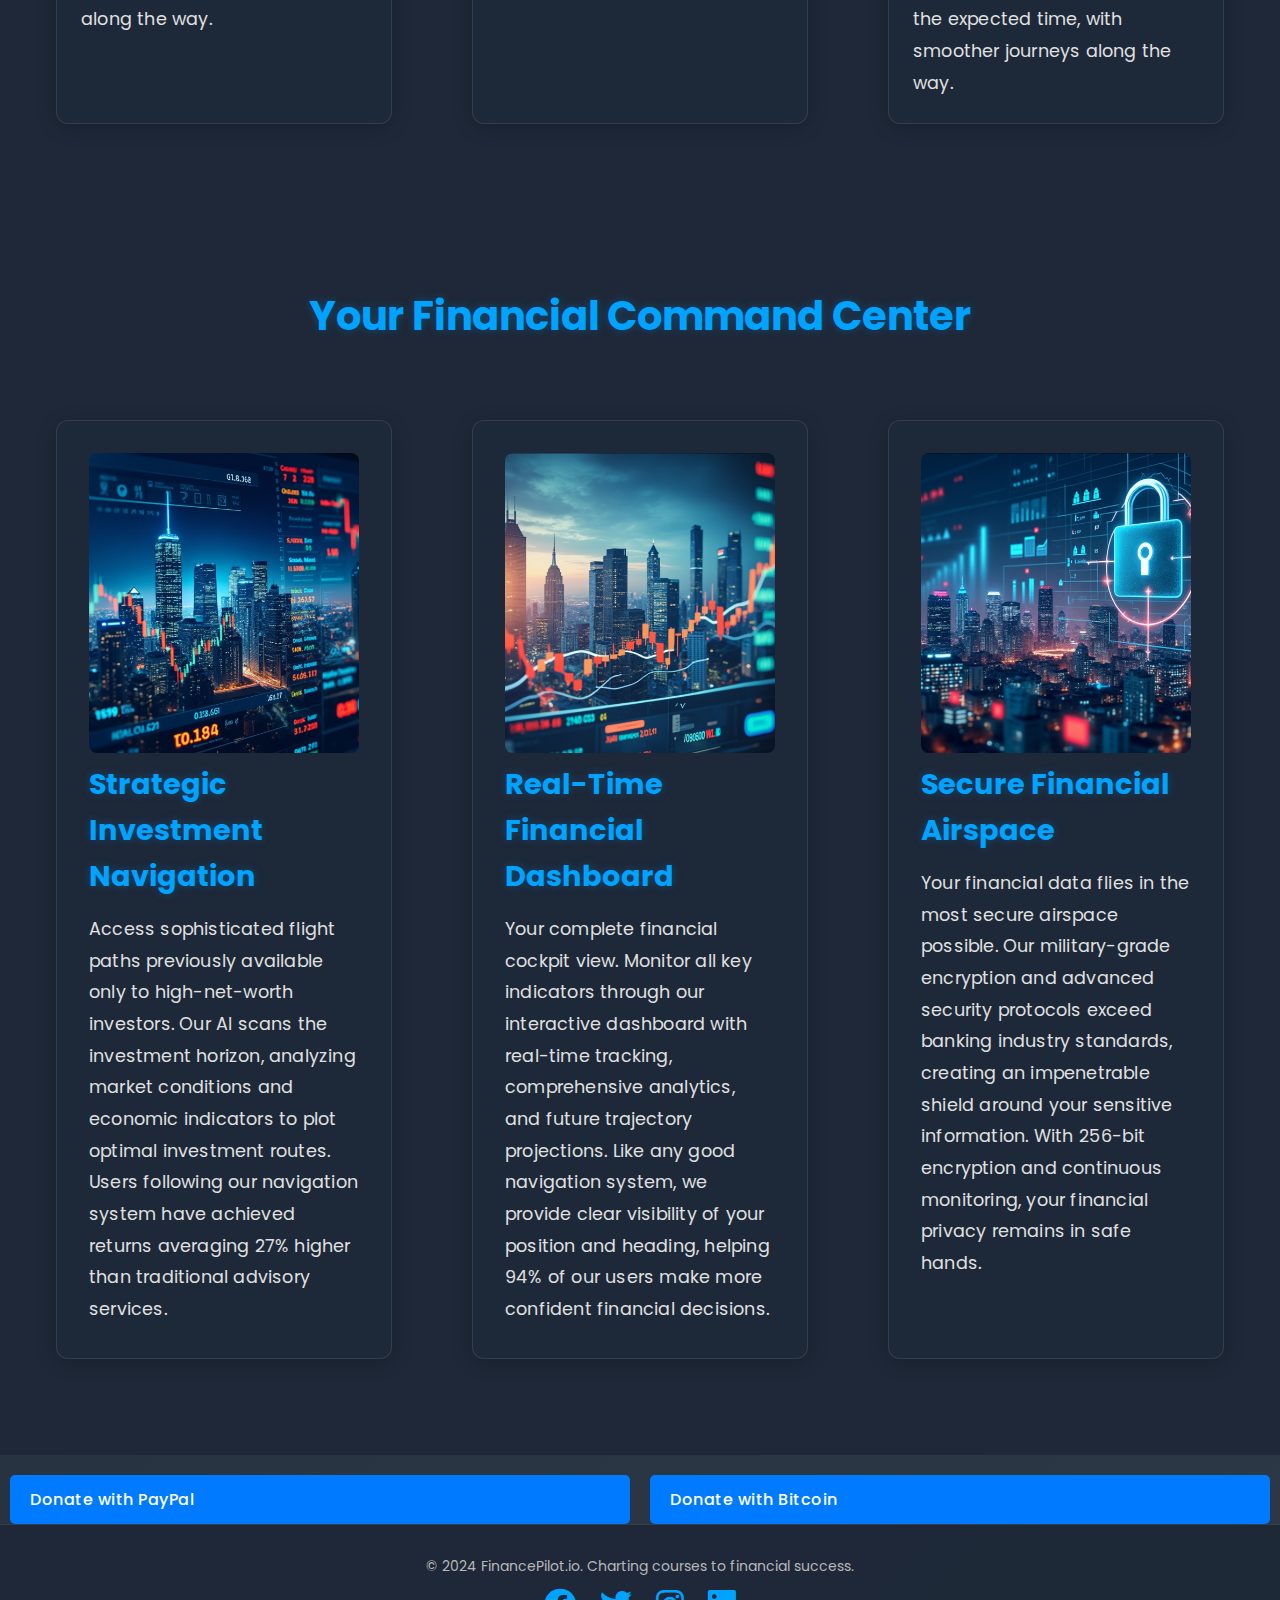
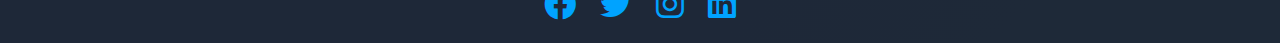
==== commit 4fd42581: "Add files via upload" ====
--- a/index.html
+++ b/index.html
@@ -2,7 +2,7 @@
 <html lang="en">
 <head>
   <meta charset="UTF-8">
-  <title>FinBot.ai - Your AI Financial Advisor</title>
+  <title>FinancePilot.io - Your AI Financial Advisor</title>
   <!-- Link to the CSS stylesheet -->
   <link rel="stylesheet" href="styles.css">
   <!-- Google Fonts -->
@@ -14,7 +14,7 @@
   <!-- Navigation Bar -->
   <nav>
     <div class="logo">
-      <img src="images/finbot-logo.png" alt="FinBot.ai Logo" height="40">
+      <img src="images/logo.png" alt="FinancePilot.io Logo">
     </div>
     <ul>
       <li><a href="#benefits">Benefits</a></li>
@@ -26,43 +26,52 @@
   
    <!-- Hero Section -->
    <section class="hero">
-    <h1>Take Control of Your Financial Future Today!</h1>
-    <p>FinBot.ai provides personalized financial guidance to help you budget smarter and achieve your goals.</p>
-    <a href="login.html" class="btn">Get Started</a>
+    <h1>Navigate Your Path to Financial Freedom</h1>
+    <p>FinancePilot.io charts your course through the complex world of personal finance, providing AI-powered guidance to help you reach your destination.</p>
+    <a href="login.html" class="btn">Chart Your Course</a>
   </section>
   
   <!-- Benefits Section -->
   <section class="benefits" id="benefits">
-    <div class="benefit">
-      <h2>Personalized Financial Guidance</h2>
-      <p>Receive tailored advice based on your unique financial situation.</p>
-    </div>
-    <div class="benefit">
-      <h2>Budget Smarter</h2>
-      <p>Manage your expenses effectively with our smart budgeting tools.</p>
-    </div>
-    <div class="benefit">
-      <h2>Plan Your Goals</h2>
-      <p>Set and achieve your financial milestones with ease.</p>
+    <h2 class="section-title">Your Financial Co-Pilot</h2>
+    <div class="benefits-grid">
+      <div class="benefit">
+        <img src="images/benefit1.jpg" alt="Expert Navigation System">
+        <h2>Expert Navigation System</h2>
+        <p>Let FinancePilot.io's advanced AI be your financial GPS. Our intelligent system plots the optimal route to your financial goals, adapting to changes in your financial landscape and helping you avoid turbulence along the way.</p>
+      </div>
+      <div class="benefit">
+        <img src="images/benefit2.jpg" alt="Clear Flight Plan">
+        <h2>Clear Flight Plan</h2>
+        <p>Navigate your finances with confidence using our intuitive budgeting tools. We'll help you chart a clear course through your expenses, identify favorable winds for savings, and keep you on track toward your financial destination.</p>
+      </div>
+      <div class="benefit">
+        <img src="images/benefit3.jpg" alt="Reach Your Destination">
+        <h2>Reach Your Destination Faster</h2>
+        <p>Whether you're planning for retirement, saving for a home, or building wealth, FinancePilot.io plots the most efficient route to your goals. Our users typically reach their financial destinations in half the expected time, with smoother journeys along the way.</p>
+      </div>
     </div>
   </section>
   
   <!-- Features Section -->
   <section class="features" id="features">
-    <div class="feature">
-      <img src="images/feature1.png" alt="Investment Advice">
-      <h2>Advanced Investing Advice</h2>
-      <p>Get in-depth investment strategies to maximize your returns.</p>
-    </div>
-    <div class="feature">
-      <img src="images/feature2.png" alt="Financial Analytics">
-      <h2>Comprehensive Financial Analysis</h2>
-      <p>Understand your financial health with detailed analytics.</p>
-    </div>
-    <div class="feature">
-      <img src="images/feature3.png" alt="Security">
-      <h2>Secure and Private</h2>
-      <p>Your data is safe with our top-notch security measures.</p>
+    <h2 class="section-title">Your Financial Command Center</h2>
+    <div class="features-grid">
+      <div class="feature">
+        <img src="images/feature1.png" alt="Investment Navigation">
+        <h2>Strategic Investment Navigation</h2>
+        <p>Access sophisticated flight paths previously available only to high-net-worth investors. Our AI scans the investment horizon, analyzing market conditions and economic indicators to plot optimal investment routes. Users following our navigation system have achieved returns averaging 27% higher than traditional advisory services.</p>
+      </div>
+      <div class="feature">
+        <img src="images/feature2.png" alt="Financial Dashboard">
+        <h2>Real-Time Financial Dashboard</h2>
+        <p>Your complete financial cockpit view. Monitor all key indicators through our interactive dashboard with real-time tracking, comprehensive analytics, and future trajectory projections. Like any good navigation system, we provide clear visibility of your position and heading, helping 94% of our users make more confident financial decisions.</p>
+      </div>
+      <div class="feature">
+        <img src="images/feature3.png" alt="Security">
+        <h2>Secure Financial Airspace</h2>
+        <p>Your financial data flies in the most secure airspace possible. Our military-grade encryption and advanced security protocols exceed banking industry standards, creating an impenetrable shield around your sensitive information. With 256-bit encryption and continuous monitoring, your financial privacy remains in safe hands.</p>
+      </div>
     </div>
   </section>
   <!-- Donation Buttons Section -->
@@ -72,7 +81,7 @@
 </div>
 <!-- Footer -->
 <footer id="footer">
-  <p>&copy; 2024 FinBot.ai. All rights reserved.</p>
+  <p>&copy; 2024 FinancePilot.io. Charting courses to financial success.</p>
   <div class="social-media">
     <a href="https://www.facebook.com" target="_blank">
       <i class="fab fa-facebook fa-2x"></i>
--- a/styles.css
+++ b/styles.css
@@ -8,33 +8,89 @@
   box-sizing: border-box;
 }
 
-/* Body Styling */
+/* Global Styles */
 body {
+  background: linear-gradient(135deg, #2a2f35, #3d4446);
+  background: linear-gradient(135deg, #1e2838, #2d3846);
   font-family: 'Poppins', sans-serif;
-  overflow-x: hidden;
-  background: linear-gradient(to bottom right, #ffffff, #e0e0e0); /* Soft white to light gray gradient */
-}
-
+  margin: 0;
+  padding: 0;
+  color: #e0e0e0;
+  line-height: 1.6;
+}
+
+h2, h3 {
+  color: #00A3FF;
+  text-shadow: 0 0 10px rgba(0, 163, 255, 0.3);
+}
+
+a {
+  color: #00A3FF;
+  text-decoration: none;
+  transition: color 0.3s;
+}
+
+a:hover {
+  color: #40B7FF;
+}
+
+/* Component Styles */
+.card {
+  background: rgba(30, 40, 56, 0.95);
+  padding: 20px;
+  margin: 20px 0;
+  border-radius: 10px;
+  box-shadow: 0 4px 8px rgba(0, 0, 0, 0.2);
+  border: 1px solid rgba(255, 255, 255, 0.1);
+  transition: transform 0.2s, box-shadow 0.3s ease-in-out;
+}
+
+.card:hover {
+  transform: translateY(-5px);
+  box-shadow: 0 6px 16px rgba(0, 0, 0, 0.2);
+}
+
+.input-group {
+  position: relative;
+  margin-bottom: 25px;
+}
 /* Navigation Bar Styling */
 nav {
-  position: fixed;
-  width: 100%;
-  background: rgba(255, 255, 255, 0.95);
-  padding: 10px 20px;
+  padding: 0;
+  background: rgba(30, 40, 56, 0.95);
+  position: relative;
+  z-index: 2;
   display: flex;
+  justify-content: space-between;
   align-items: center;
-  justify-content: space-between;
-  box-shadow: 0 2px 4px rgba(0,0,0,0.1);
-  z-index: 1000;
-}
-
-nav .logo img {
-  height: 40px;
+  border-bottom: 1px solid rgba(255, 255, 255, 0.1);
+}
+
+.logo {
+  padding: 0;
+  margin: 0;
+}
+
+.logo img {
+  height: 100px;
+  display: block;
+  mask-image: linear-gradient(
+    to right,
+    black 70%,
+    transparent 100%
+  );
+  -webkit-mask-image: linear-gradient(
+    to right,
+    black 70%,
+    transparent 100%
+  );
 }
 
 nav ul {
   list-style: none;
   display: flex;
+  margin-left: auto;
+  padding-right: 20px;
 }
 
 nav ul li {
@@ -43,51 +99,57 @@
 
 nav ul li a {
   text-decoration: none;
-  color: #333;
+  color: #00A3FF;
   font-weight: 500;
   transition: color 0.3s;
 }
 
 nav ul li a:hover {
-  color: #007BFF;
+  color: #40B7FF;
+}
+
+/* If you have an active/current page link */
+nav ul li a.active {
+  color: #40B7FF;
+  text-shadow: 0 0 10px rgba(0, 163, 255, 0.3);
 }
 
 /* Hero Section Styling */
 .hero {
-  background: linear-gradient(135deg, #007BFF, #00C9FF); /* Bright blue gradient */
+  background: linear-gradient(135deg, #2a2f35, #3d4446);
   background-image: url('images/hero.png');
   background-size: cover;
   background-repeat: no-repeat;
   background-position: center;
   height: 100vh;
-  color: white; /* Keep text white for contrast */
+  color: #e0e0e0;
   display: flex;
   flex-direction: column;
   align-items: center;
   justify-content: center;
   text-align: center;
   padding: 0 20px;
-  box-shadow: inset 0 0 30px rgba(0, 0, 0, 0.3); /* Add a subtle shadow for depth */
+  box-shadow: inset 0 0 30px rgba(0, 0, 0, 0.3);
 }
 
 .hero h1 {
   font-size: 48px;
   margin-bottom: 20px;
   animation: fadeInDown 1s ease-out;
-  text-shadow: 2px 2px 8px rgba(0, 0, 0, 0.5); /* Add text shadow for visibility */
+  text-shadow: 2px 2px 8px rgba(0, 0, 0, 0.5);
 }
 
 .hero p {
   font-size: 20px;
   margin-bottom: 30px;
   animation: fadeInUp 1.5s ease-out;
-  text-shadow: 2px 2px 8px rgba(0, 0, 0, 0.5); /* Add text shadow for visibility */
+  text-shadow: 2px 2px 8px rgba(0, 0, 0, 0.5);
 }
 
 .hero .btn {
   text-decoration: none;
   padding: 15px 30px;
-  background: #FFD700; /* Gold button for visibility */
+  background: #FFD700;
   color: black;
   border-radius: 50px;
   font-size: 18px;
@@ -96,46 +158,71 @@
 }
 
 .hero .btn:hover {
-  background: #FFA500; /* Darker gold on hover */
+  background: #FFA500;
   transform: translateY(-3px);
 }
 
 /* Benefits and Features Section Styling */
 .benefits, .features {
+  padding: 4rem 2rem;
   display: flex;
   flex-direction: column;
   align-items: center;
-  padding: 80px 20px;
+  max-width: 1400px;
+  margin: 0 auto;
+  background: #1e2838;
+}
+
+.benefits-grid, .features-grid {
+  display: grid;
+  grid-template-columns: repeat(auto-fit, minmax(300px, 1fr));
+  gap: 2rem;
+  width: 100%;
 }
 
 .benefit, .feature {
-  max-width: 800px;
-  text-align: center;
-  margin-bottom: 50px;
-  opacity: 0;
-  transform: translateY(50px);
+  background: rgba(30, 40, 56, 0.95);
+  border-radius: 12px;
+  padding: 2rem;
+  margin: 1.5rem;
+  box-shadow: 0 4px 20px rgba(0, 0, 0, 0.2);
+  transition: transform 0.3s ease, box-shadow 0.3s ease;
+  border: 1px solid rgba(255, 255, 255, 0.1);
+}
+
+.benefit:hover, .feature:hover {
+  transform: translateY(-5px);
+  box-shadow: 0 8px 25px rgba(0, 0, 0, 0.12);
 }
 
 .feature img {
-  width: 100%; /* Make the image responsive */
-  height: auto; /* Maintain aspect ratio */
-  border-radius: 5px;
-  transition: transform 0.3s ease; /* Add smooth transition */
+  width: 100%;
+  max-width: 600px;
+  height: 300px;
+  object-fit: cover;
+  border-radius: 8px;
+  transition: transform 0.3s ease;
 }
 
 .feature img:hover {
-  transform: scale(1.05); /* Zoom-in effect on hover */
+  transform: scale(1.02);
+}
+
+.feature p {
+  margin-top: 20px;
 }
 
 .benefit h2, .feature h2 {
-  font-size: 32px;
-  margin-bottom: 20px;
-  color: #333;
+  font-size: 1.6rem;
+  margin-bottom: 1rem;
+  color: #2d3436;
 }
 
 .benefit p, .feature p {
-  font-size: 18px;
-  color: #666;
+  color: #d0d0d0;
+  font-size: 1.1rem;
+  line-height: 1.8;
+  letter-spacing: 0.2px;
 }
 
 /* FAQ Section Styling */
@@ -168,16 +255,16 @@
 
 /* Footer Styling */
 #footer {
-  background-color: #f8f8f8;
+  background-color: rgba(30, 40, 56, 0.95);
   padding: 20px;
   text-align: center;
-  border-top: 1px solid #e0e0e0;
+  border-top: 1px solid rgba(255, 255, 255, 0.1);
 }
 
 #footer p {
   margin: 10px 0;
   font-size: 14px;
-  color: #666;
+  color: #b8b8b8;
 }
 
 .social-media {
@@ -186,18 +273,19 @@
 
 .social-media a {
   margin: 0 10px;
-  color: #333;
+  color: #00A3FF;
   text-decoration: none;
   transition: color 0.3s;
 }
 
 .social-media a:hover {
-  color: #007BFF; /* Change color on hover */
+  color: #40B7FF;
 }
 
 .social-media img {
   height: 30px;
   transition: transform 0.3s ease;
+  filter: brightness(1.5) saturate(1.2);
 }
 
 .social-media img:hover {
@@ -205,21 +293,23 @@
 }
 
 .social-media i {
-  color: #333;
+  color: #00A3FF;
   transition: color 0.3s, transform 0.3s;
 }
 
 .social-media i:hover {
-  color: #007BFF; /* Hover color for icons */
-  transform: scale(1.2); /* Enlarge icon slightly on hover */
+  color: #40B7FF;
+  transform: scale(1.2);
 }
 
 
 /* Login Marketing Section */
 .login-marketing {
   text-align: center;
-  padding: 120px 20px 40px 20px;
-  background: #f0f2f5;
+  padding: 40px 20px;
+  background: rgba(255, 255, 255, 0.9);
+  margin-bottom: 20px;
+  border-radius: 10px;
 }
 
 .login-marketing h2 {
@@ -236,18 +326,27 @@
 /* Login Form Styling */
 .login-container {
   display: flex;
+  flex-direction: column;
   align-items: center;
-  justify-content: center;
+  justify-content: flex-start;
+  min-height: 100vh;
   padding: 40px 20px;
+  background: url('images/login.jpg') center no-repeat;
+  background-size: cover;
+  background-repeat: no-repeat;
+  position: relative;
+  background-attachment: fixed;
 }
 
 #loginForm {
-  background: white;
+  background: rgba(30, 40, 56, 0.95);
   padding: 40px;
   border-radius: 10px;
   box-shadow: 0 0 20px rgba(0, 0, 0, 0.1);
   width: 100%;
   max-width: 400px;
+  margin-top: 40px;
+  border: 1px solid rgba(255, 255, 255, 0.1);
 }
 
 #loginForm h2 {
@@ -261,7 +360,7 @@
   max-width: 600px;
   margin: 2rem auto;
   padding: 1.5rem;
-  border-top: 1px solid #eee;
+  border-top: 1px solid rgba(255, 255, 255, 0.1);
 }
 
 .skip-login .skip-prompt {
@@ -280,7 +379,7 @@
 }
 
 .skip-login .info-message {
-  color: #666;
+  color: #b8b8b8;
   font-size: 0.9rem;
   margin: 0;
 }
@@ -296,9 +395,9 @@
   padding: 10px 0;
   background: none;
   border: none;
-  border-bottom: 2px solid #ccc;
+  border-bottom: 2px solid #555;
   font-size: 16px;
-  color: #333;
+  color: #ffffff;
   transition: border-bottom-color 0.3s;
 }
 
@@ -307,12 +406,12 @@
   border-bottom-color: #007BFF;
 }
 
-/* Properly position the label above when focused or filled */
+/* Floating labels */
 .input-group label {
   position: absolute;
   top: 10px;
   left: 0;
-  color: #aaa;
+  color: #e0e0e0;
   pointer-events: none;
   transition: 0.3s ease all;
   font-size: 16px;
@@ -323,7 +422,7 @@
 .input-group input:valid ~ label {
   top: -20px;
   font-size: 12px;
-  color: #007BFF;
+  color: #00A3FF;
 }
 
 /* Modal Styling */
@@ -349,7 +448,7 @@
 }
 
 #calculatorModal .input-group input::placeholder {
-  color: #aaa; /* Lighter placeholder color */
+  color: #aaa;
   font-size: 16px;
 }
 .modal {
@@ -364,17 +463,17 @@
 }
 
 .modal-content {
-  background-color: #fff;
+  background-color: #1e2838;
   margin: 10% auto;
   padding: 20px;
-  border: 1px solid #888;
+  border: 1px solid rgba(255, 255, 255, 0.1);
   width: 80%;
   max-width: 500px;
   border-radius: 10px;
 }
 
 .close {
-  color: #aaa;
+  color: #e0e0e0;
   float: right;
   font-size: 28px;
   font-weight: bold;
@@ -382,7 +481,7 @@
 
 .close:hover,
 .close:focus {
-  color: #000;
+  color: #ffffff;
   text-decoration: none;
   cursor: pointer;
 }
@@ -407,19 +506,22 @@
 .btn {
   display: block;
   width: 100%;
-  background: #007BFF;
-  color: white;
+  background: #1a4d80;
+  color: #ffffff;
   padding: 12px 0;
   border: none;
   border-radius: 50px;
   cursor: pointer;
   font-size: 16px;
-  transition: background 0.3s, transform 0.3s;
+  transition: box-shadow 0.3s, transform 0.3s;
+  font-weight: 500;
+  letter-spacing: 0.5px;
 }
 
 .btn:hover {
-  background: #0056b3;
-  transform: translateY(-2px);
+  background: #2c5f91;
+  transform: translateY(-3px);
+  box-shadow: 0 4px 15px rgba(26, 77, 128, 0.4);
 }
 
 /* Dashboard Styling */
@@ -482,7 +584,7 @@
 }
 
 .donation-buttons .btn {
-  background: #007BFF; /* Blue background for buttons */
+  background: #007BFF;
   color: white;
   margin: 0 10px;
   padding: 12px 20px;
@@ -495,4 +597,284 @@
     font-size: 36px;
   }
   .hero p {
-    font-size+    font-size: 18px;
+  }
+}
+
+.benefit p, .feature p {
+  line-height: 1.6;
+  margin-top: 15px;
+  color: #d0d0d0;
+  font-size: 1.1rem;
+}
+
+.benefit h2, .feature h2 {
+  color: #1a1a1a;
+  margin-bottom: 15px;
+  font-size: 1.8rem;
+}
+
+.benefit, .feature {
+  padding: 2rem;
+  margin-bottom: 2rem;
+}
+
+/* Section Headers */
+.section-title {
+  text-align: center;
+  font-size: 2.5rem;
+  margin-bottom: 3rem;
+  color: #2d3436;
+  width: 100%;
+}
+
+.benefit img {
+  width: 100%;
+  height: 300px;
+  object-fit: cover;
+  border-radius: 8px;
+  margin-bottom: 1.5rem;
+  transition: transform 0.3s ease;
+}
+
+.benefit img:hover {
+  transform: scale(1.02);
+}
+
+/* Adjust card padding to accommodate images */
+.benefit {
+  padding: 1.5rem;
+}
+
+/* Optional: Add an overlay to ensure form readability */
+.login-container::before {
+  content: '';
+  position: absolute;
+  top: 0;
+  left: 0;
+  right: 0;
+  bottom: 0;
+  background: rgba(255, 255, 255, 0.3);
+  z-index: 0;
+}
+
+/* Ensure form stays above the overlay */
+#loginForm {
+  position: relative;
+  z-index: 1;
+}
+
+/* Headers and Titles */
+h1, h2, h3, h4, h5, h6 {
+  color: #00A3FF; /* Bright blue */
+  text-shadow: 0 0 10px rgba(0, 163, 255, 0.3);
+}
+
+.section-title {
+  color: #00A3FF;
+  text-shadow: 0 0 10px rgba(0, 163, 255, 0.3);
+}
+
+/* All Paragraph Text */
+p {
+  color: #e0e0e0; /* Bright white-gray */
+}
+
+/* Benefits and Features Text */
+.benefit h2, .feature h2 {
+  color: #00A3FF;
+  margin-bottom: 15px;
+  font-size: 1.8rem;
+}
+
+.benefit p, .feature p {
+  color: #e0e0e0;
+  font-size: 1.1rem;
+  line-height: 1.8;
+  letter-spacing: 0.2px;
+}
+
+/* Form Elements */
+.input-group label {
+  color: #e0e0e0;
+}
+
+.input-group input {
+  color: #ffffff;
+}
+
+/* Login Form */
+#loginForm h2 {
+  color: #00A3FF;
+}
+
+/* Hero Section */
+.hero h1 {
+  color: #ffffff;
+  text-shadow: 2px 2px 8px rgba(0, 0, 0, 0.5);
+}
+
+.hero p {
+  color: #e0e0e0;
+  text-shadow: 2px 2px 8px rgba(0, 0, 0, 0.5);
+}
+
+/* Navigation */
+nav ul li a {
+  color: #e0e0e0;
+  font-weight: 500;
+}
+
+/* Skip Login Section */
+.skip-login .skip-prompt {
+  color: #e0e0e0;
+  font-size: 1.1rem;
+}
+
+.skip-login .info-message {
+  color: #b8b8b8;
+}
+
+/* Footer */
+#footer p {
+  color: #b8b8b8;
+}
+
+/* FAQ Section */
+.faq h3 {
+  color: #00A3FF;
+  font-weight: 600;
+}
+
+.faq p {
+  color: #e0e0e0;
+}
+
+/* Marketing Sections */
+.login-marketing h2 {
+  color: #00A3FF;
+}
+
+.login-marketing p {
+  color: #e0e0e0;
+}
+
+/* Error Messages */
+.error-message {
+  color: #ff4d4d; /* Bright red */
+}
+
+/* Password Requirements */
+.password-requirements {
+  color: #b8b8b8;
+}
+
+/* Modal Content */
+.modal-content h2 {
+  color: #00A3FF;
+}
+
+.modal-content p {
+  color: #e0e0e0;
+}
+
+/* Links */
+a {
+  color: #40B7FF; /* Bright blue */
+}
+
+a:hover {
+  color: #66c4ff; /* Even brighter blue on hover */
+}
+
+/* Calculator Results */
+.advice {
+  color: #00A3FF;
+}
+
+/* Dashboard Specific Styling */
+.dashboard-title {
+  color: #00A3FF;
+  text-shadow: 0 0 10px rgba(0, 163, 255, 0.3);
+  font-size: 2rem;
+  margin-bottom: 1.5rem;
+}
+
+.dashboard-section h2 {
+  color: #00A3FF;
+  text-shadow: 0 0 10px rgba(0, 163, 255, 0.3);
+  font-size: 1.8rem;
+  margin-bottom: 1rem;
+}
+
+.dashboard-card {
+  background: rgba(30, 40, 56, 0.95);
+  border: 1px solid rgba(255, 255, 255, 0.1);
+}
+
+.dashboard-stats h3 {
+  color: #00A3FF;
+  text-shadow: 0 0 10px rgba(0, 163, 255, 0.3);
+}
+
+.dashboard-menu h2 {
+  color: #00A3FF;
+  text-shadow: 0 0 10px rgba(0, 163, 255, 0.3);
+}
+
+/* Calculator Section */
+.calculator-section h2 {
+  color: #00A3FF;
+  text-shadow: 0 0 10px rgba(0, 163, 255, 0.3);
+}
+
+/* Results Section */
+.results-section h2 {
+  color: #00A3FF;
+  text-shadow: 0 0 10px rgba(0, 163, 255, 0.3);
+}
+
+/* FAQ and Form Headers */
+.faq-section h2,
+#financeForm h2,
+.financial-details h2 {
+  color: #00A3FF;
+  text-shadow: 0 0 10px rgba(0, 163, 255, 0.3);
+  margin-bottom: 20px;
+}
+
+/* Social Media Icons */
+.social-media {
+  margin-top: 10px;
+}
+
+.social-media a {
+  margin: 0 10px;
+  color: #00A3FF;
+  text-decoration: none;
+  transition: color 0.3s;
+}
+
+.social-media a:hover {
+  color: #40B7FF;
+}
+
+.social-media img {
+  height: 30px;
+  transition: transform 0.3s ease;
+  filter: brightness(1.5) saturate(1.2);
+}
+
+.social-media img:hover {
+  transform: scale(1.2);
+}
+
+.social-media i {
+  color: #00A3FF;
+  transition: color 0.3s, transform 0.3s;
+}
+
+.social-media i:hover {
+  color: #40B7FF;
+  transform: scale(1.2);
+}